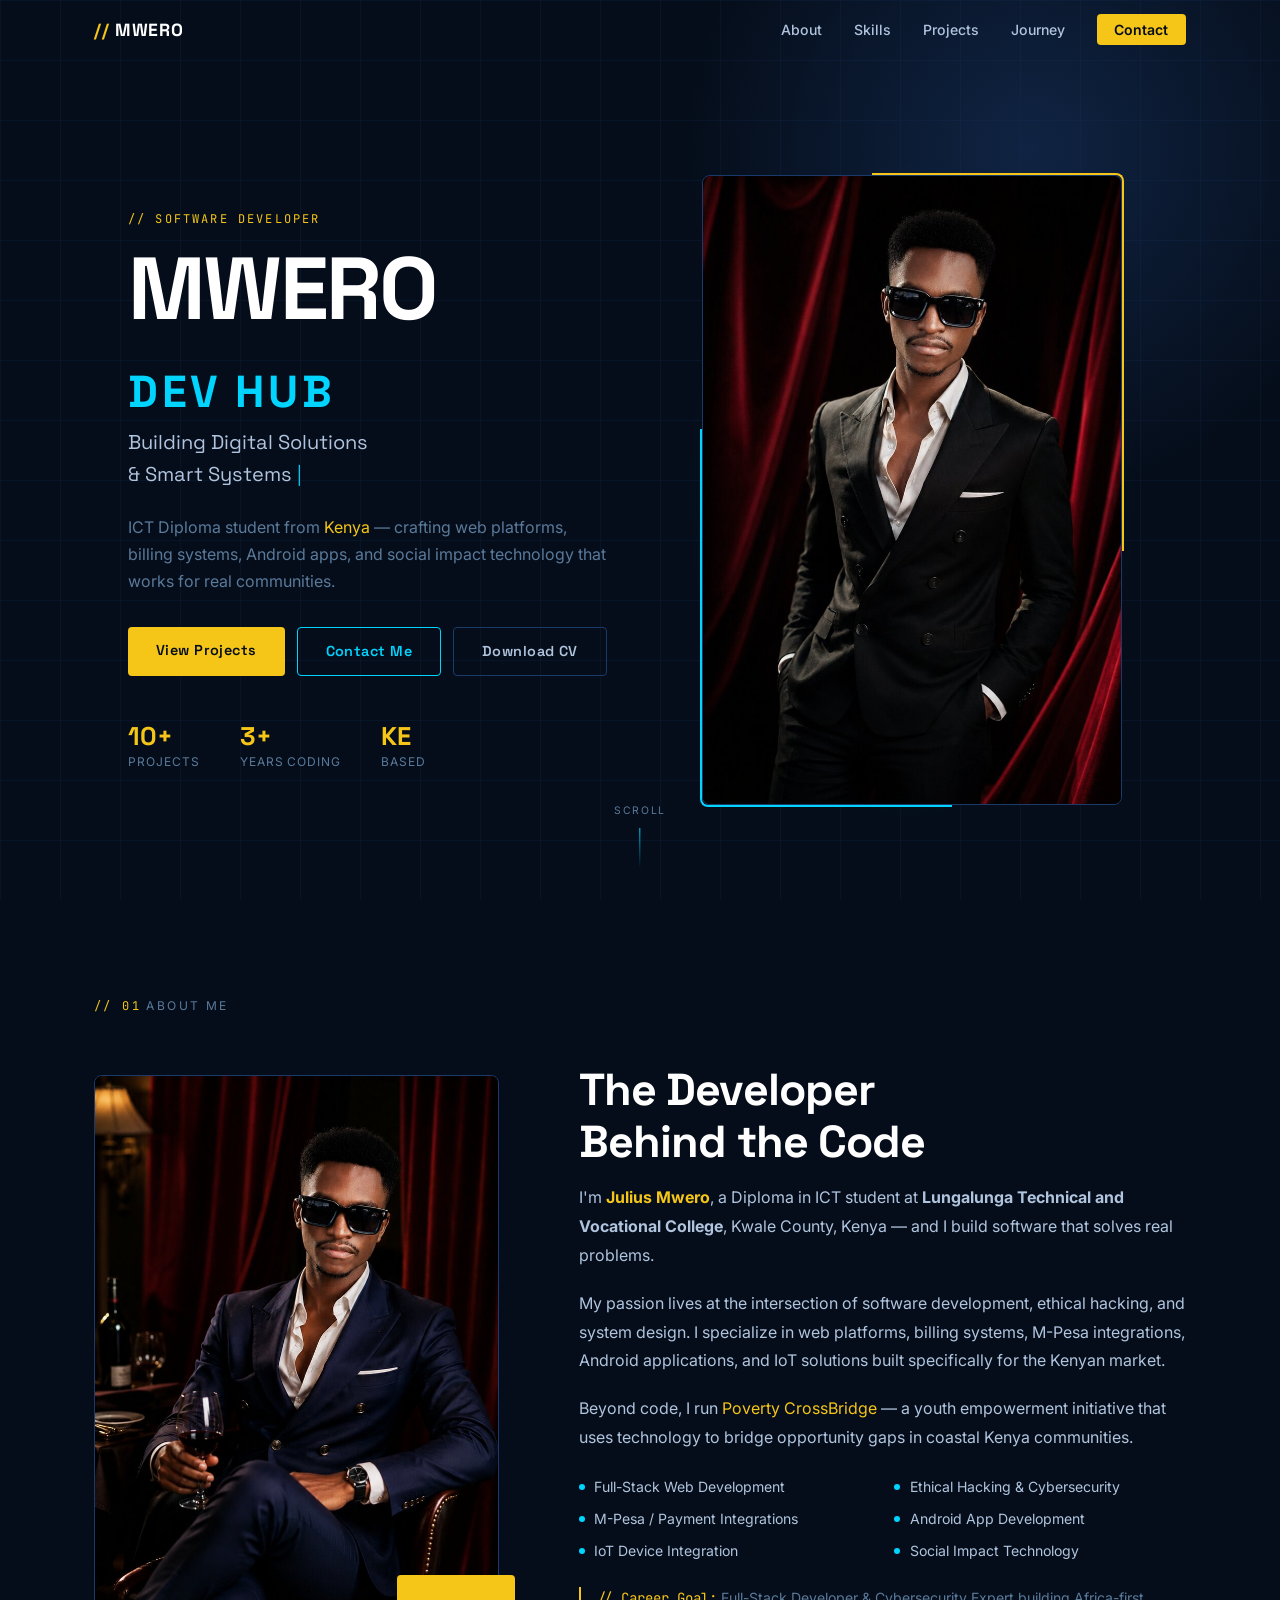
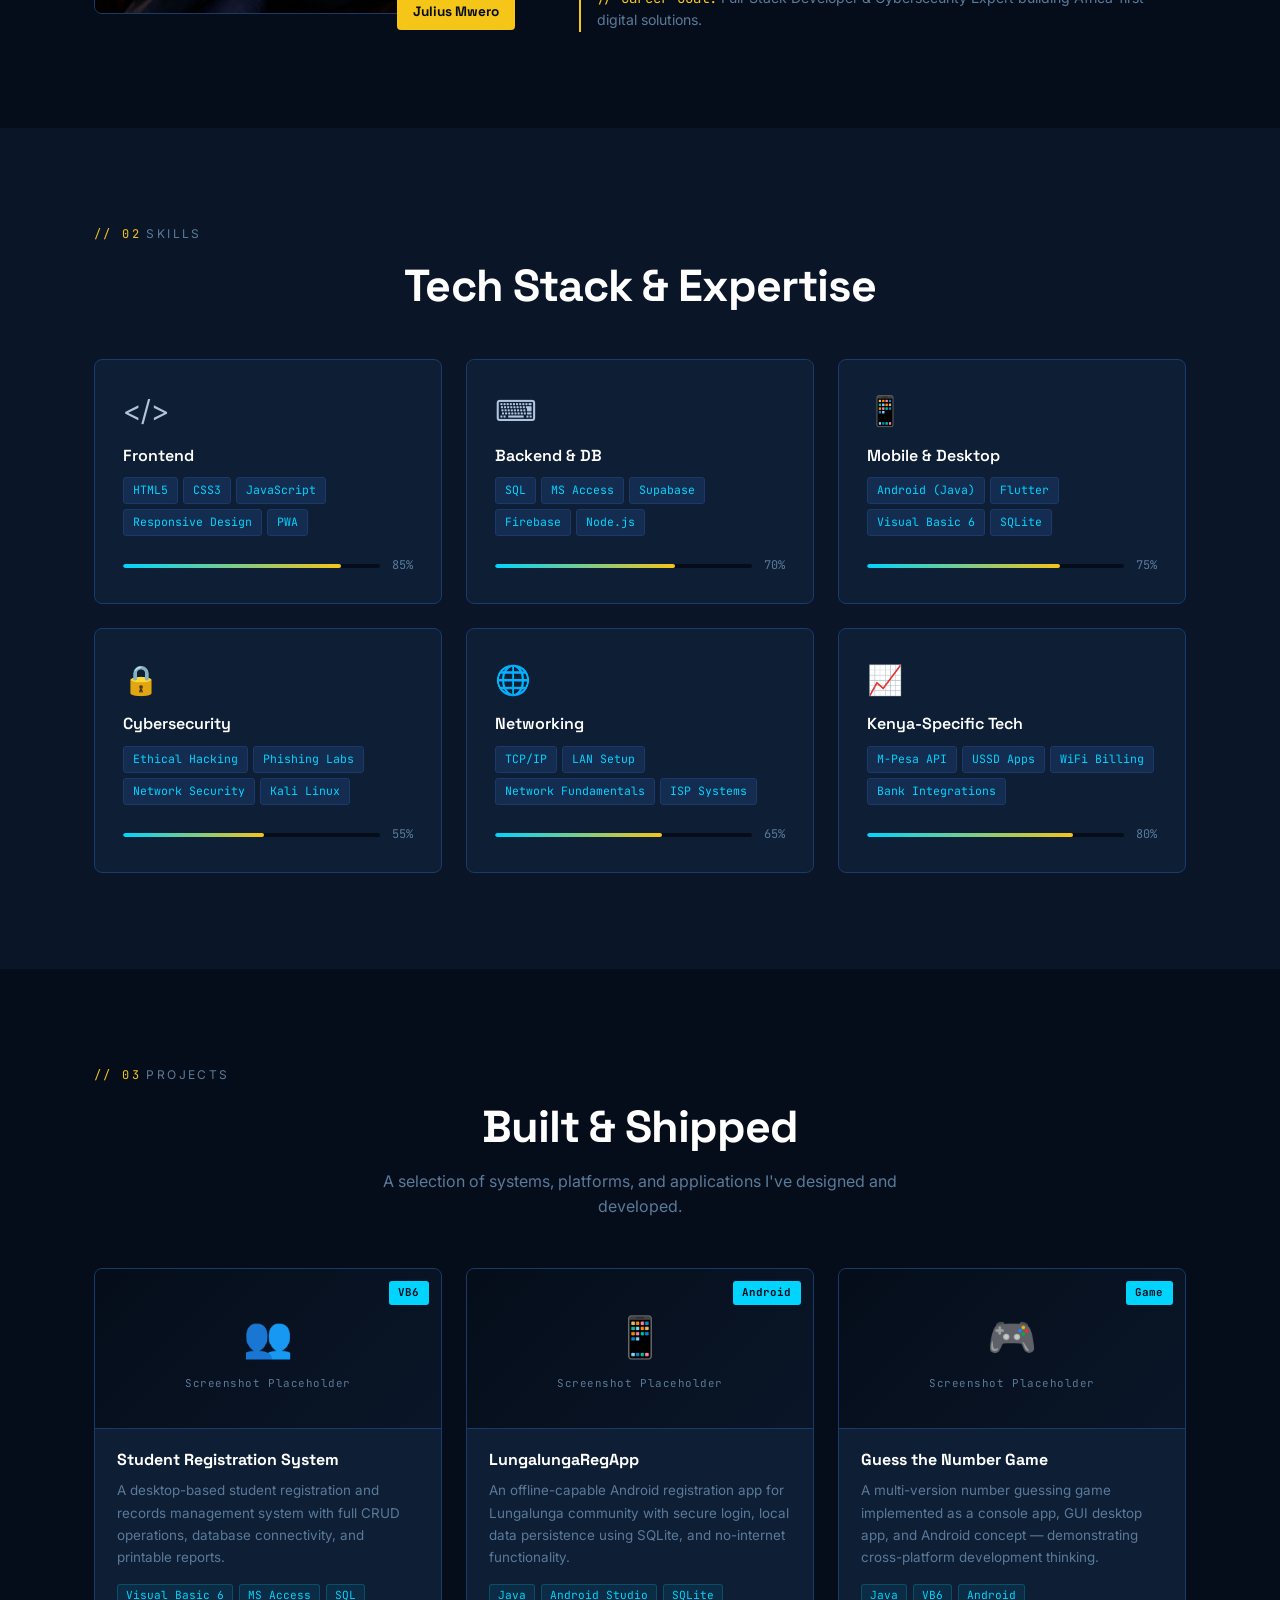
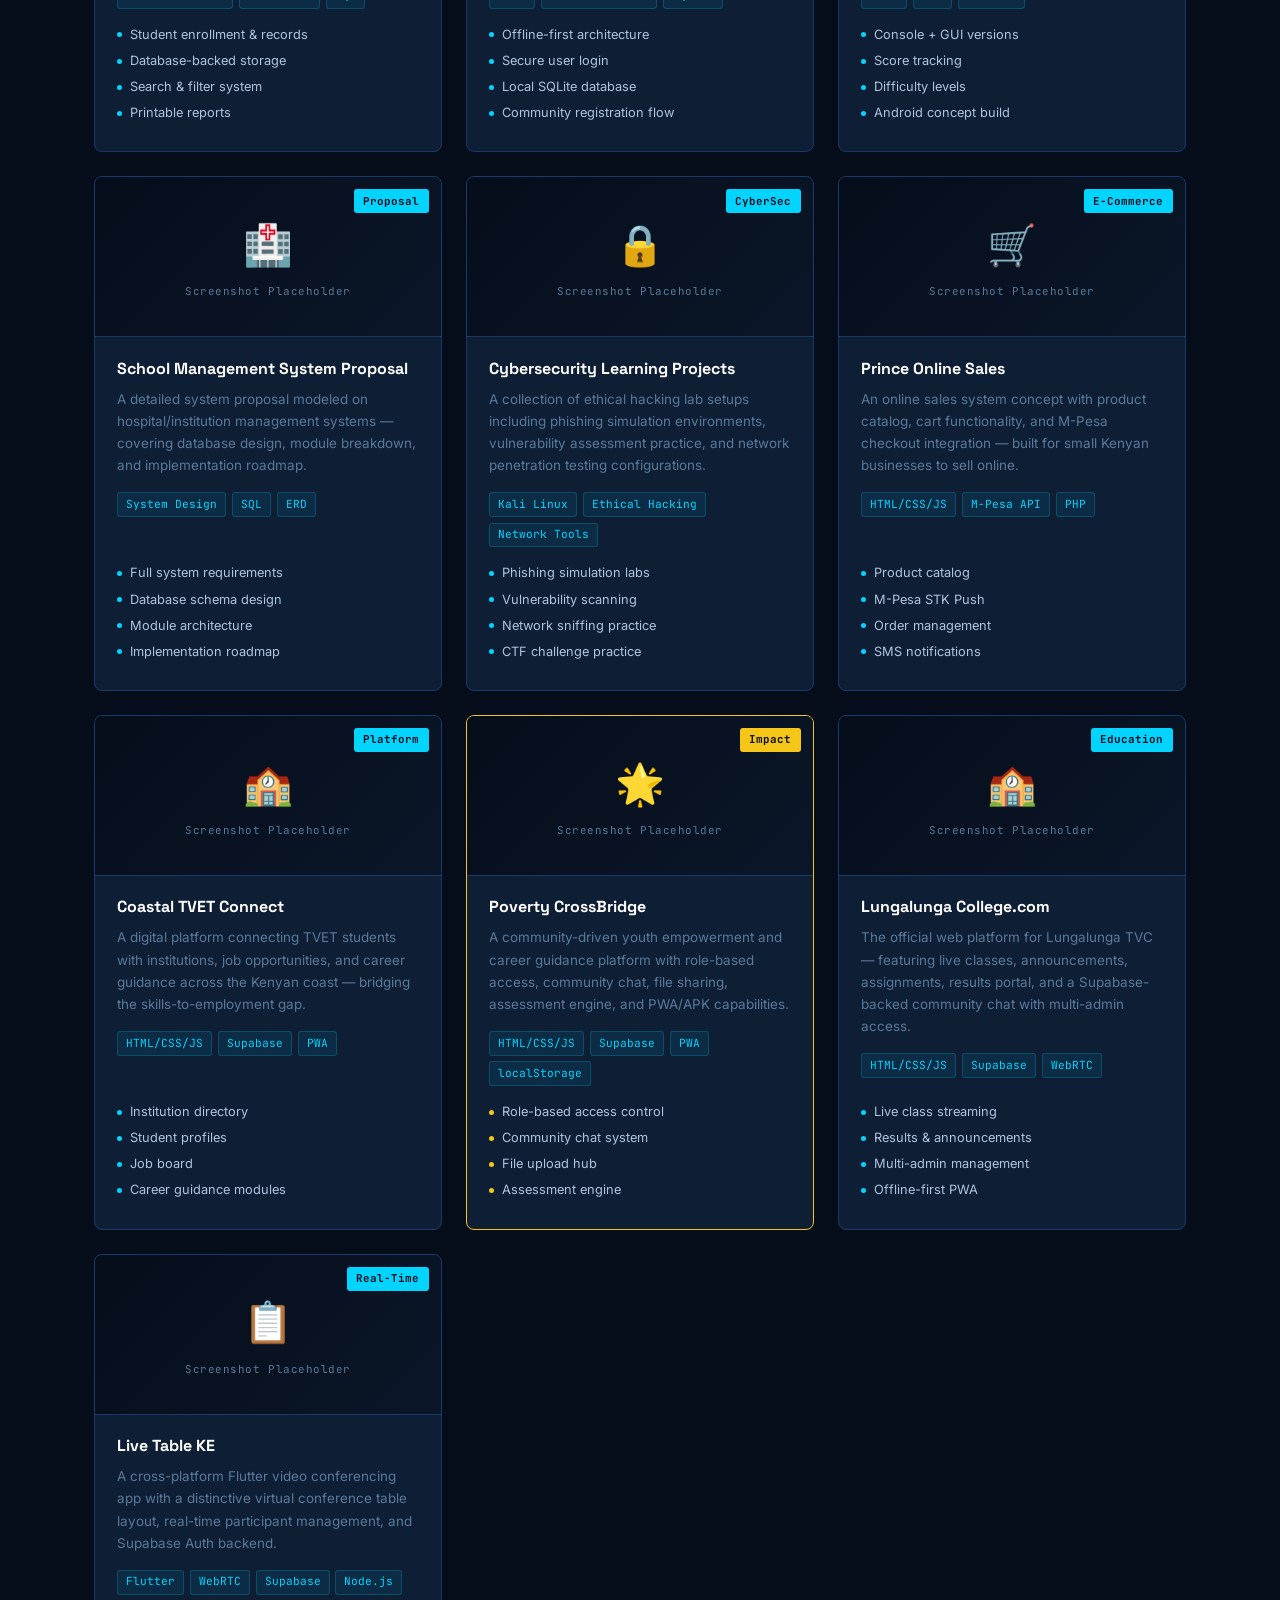
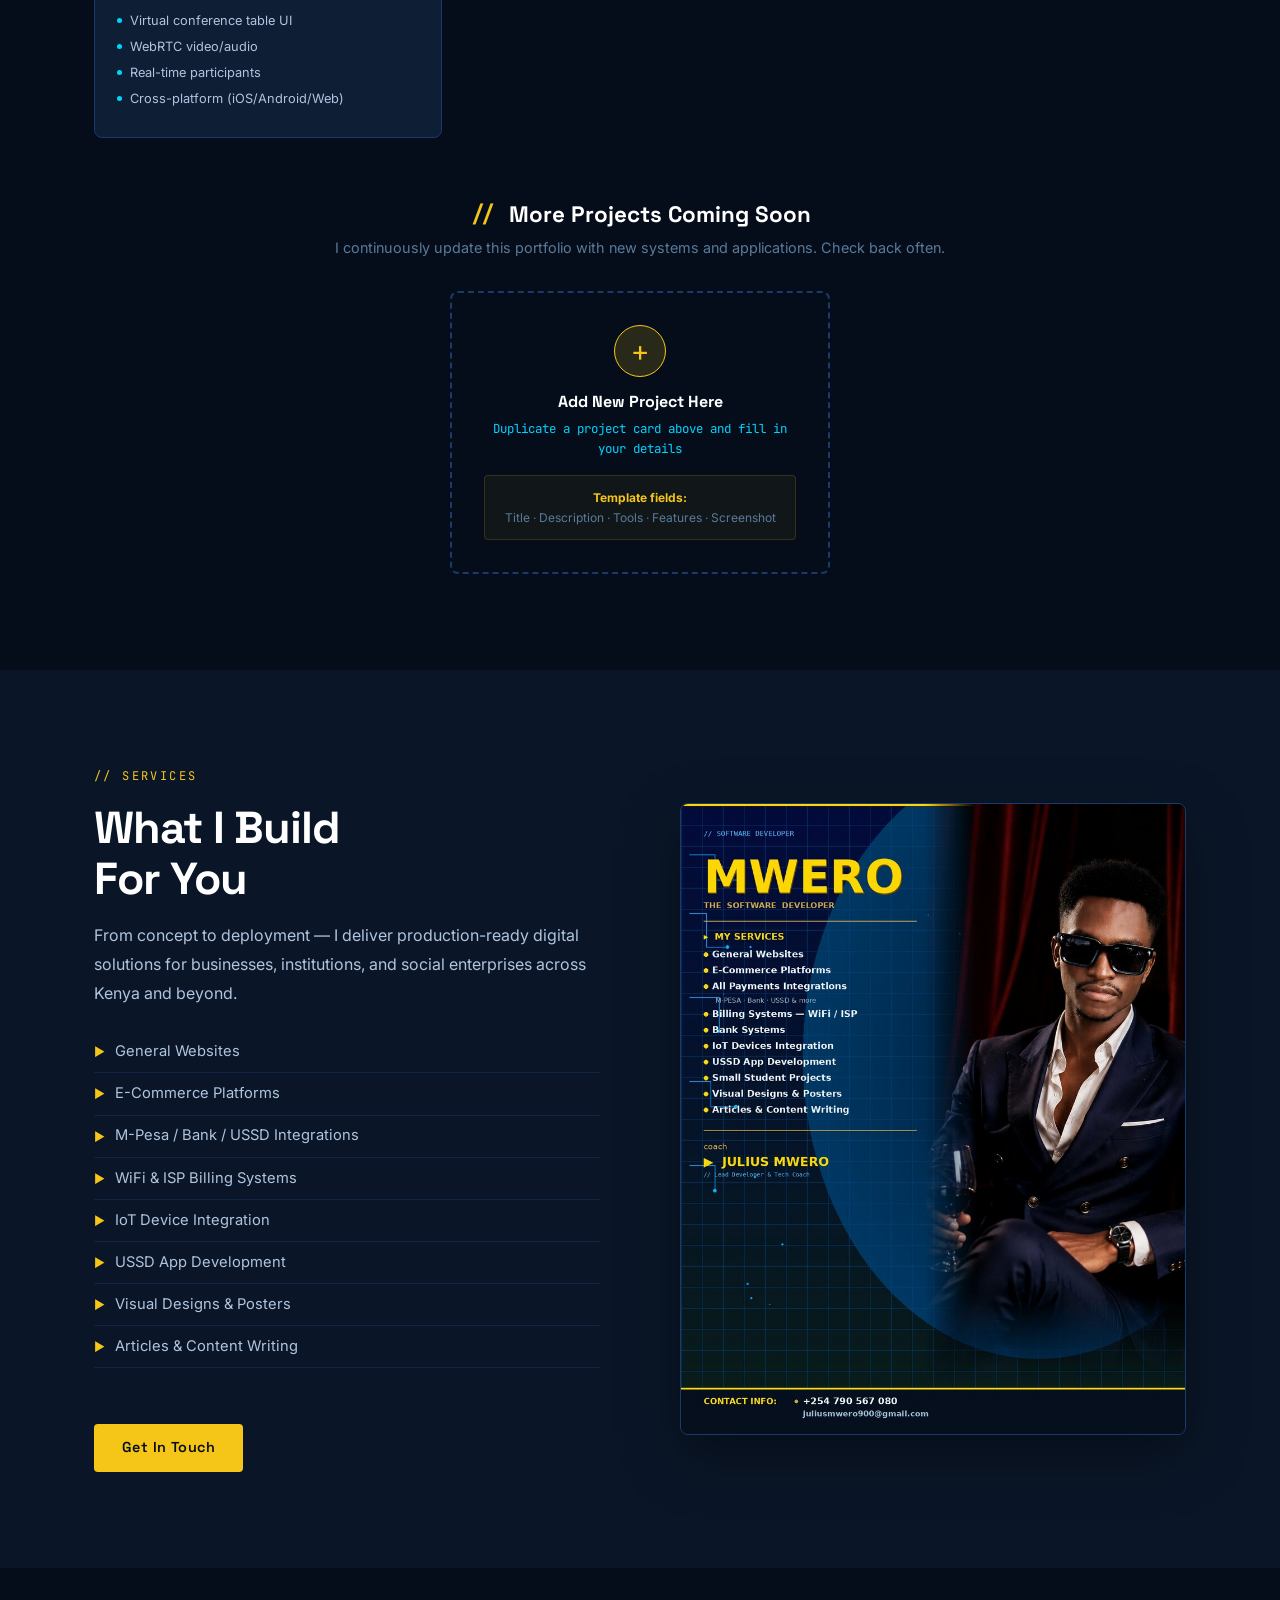
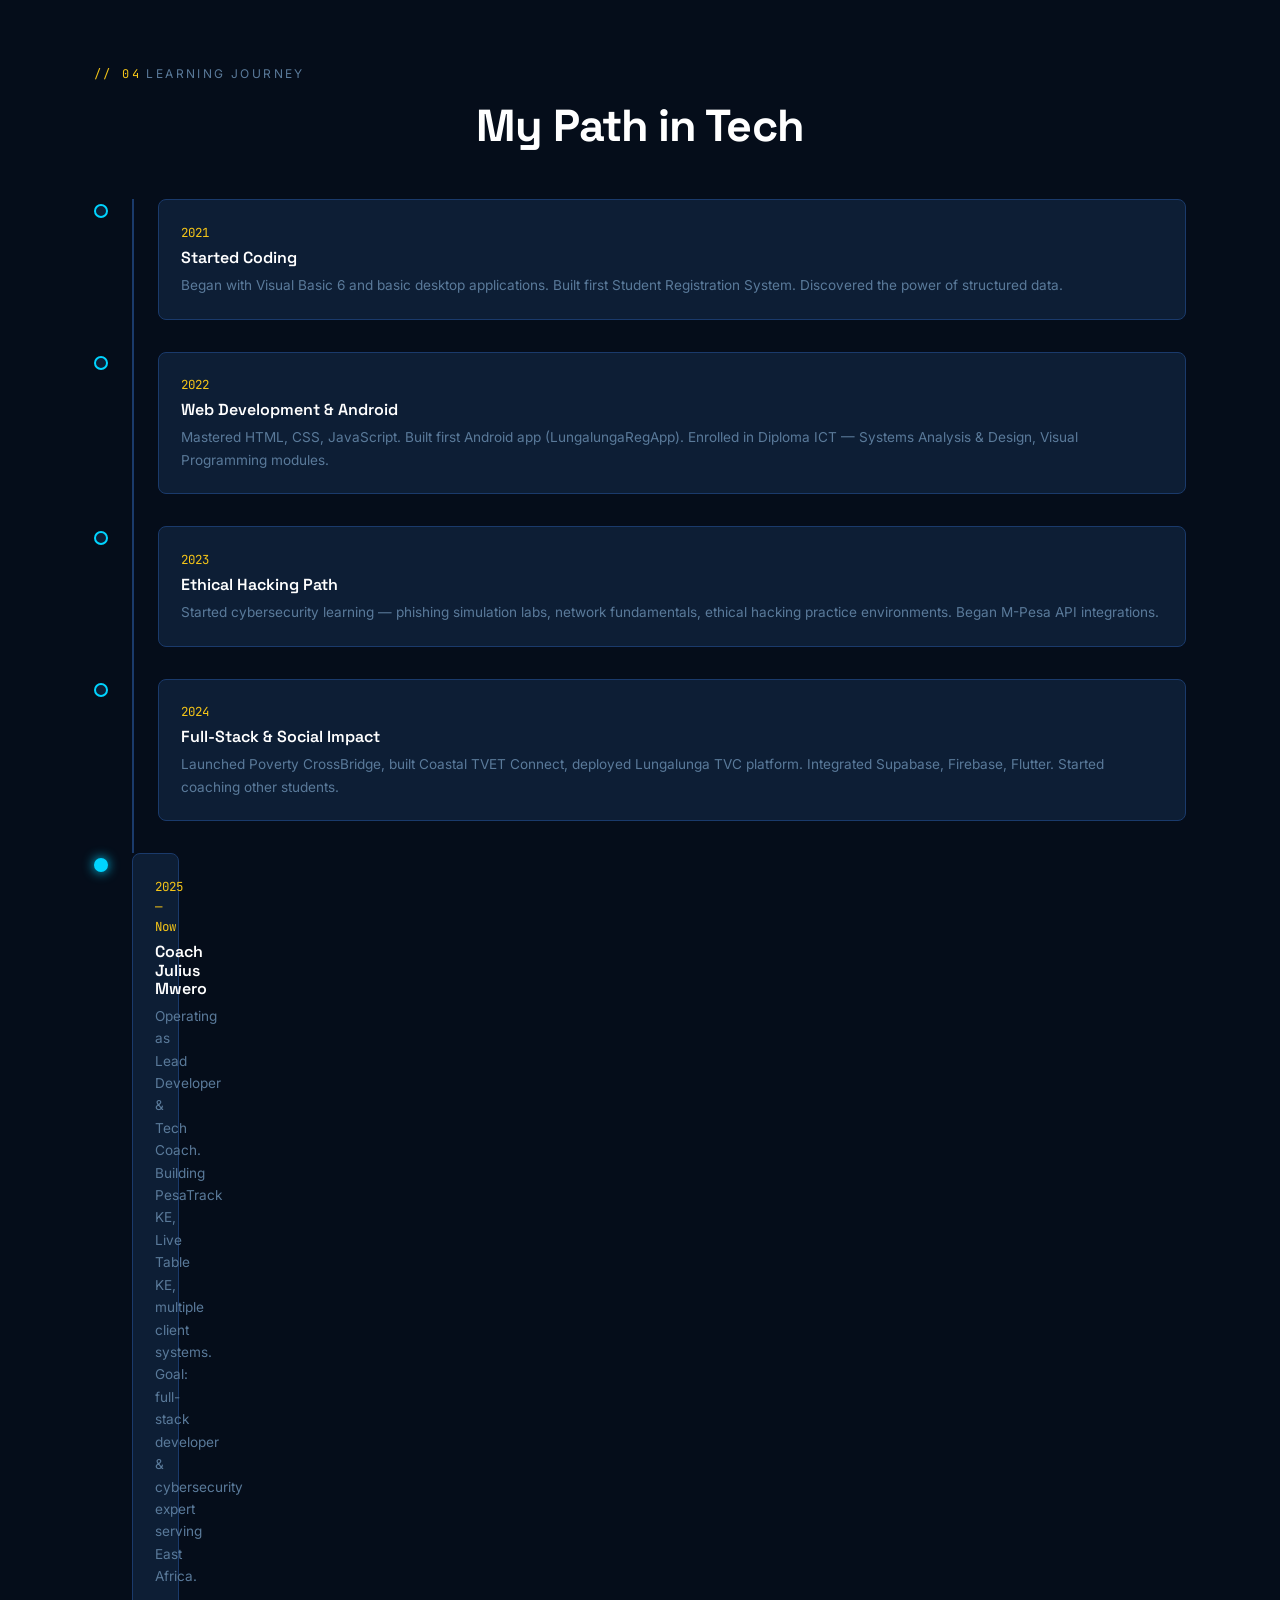
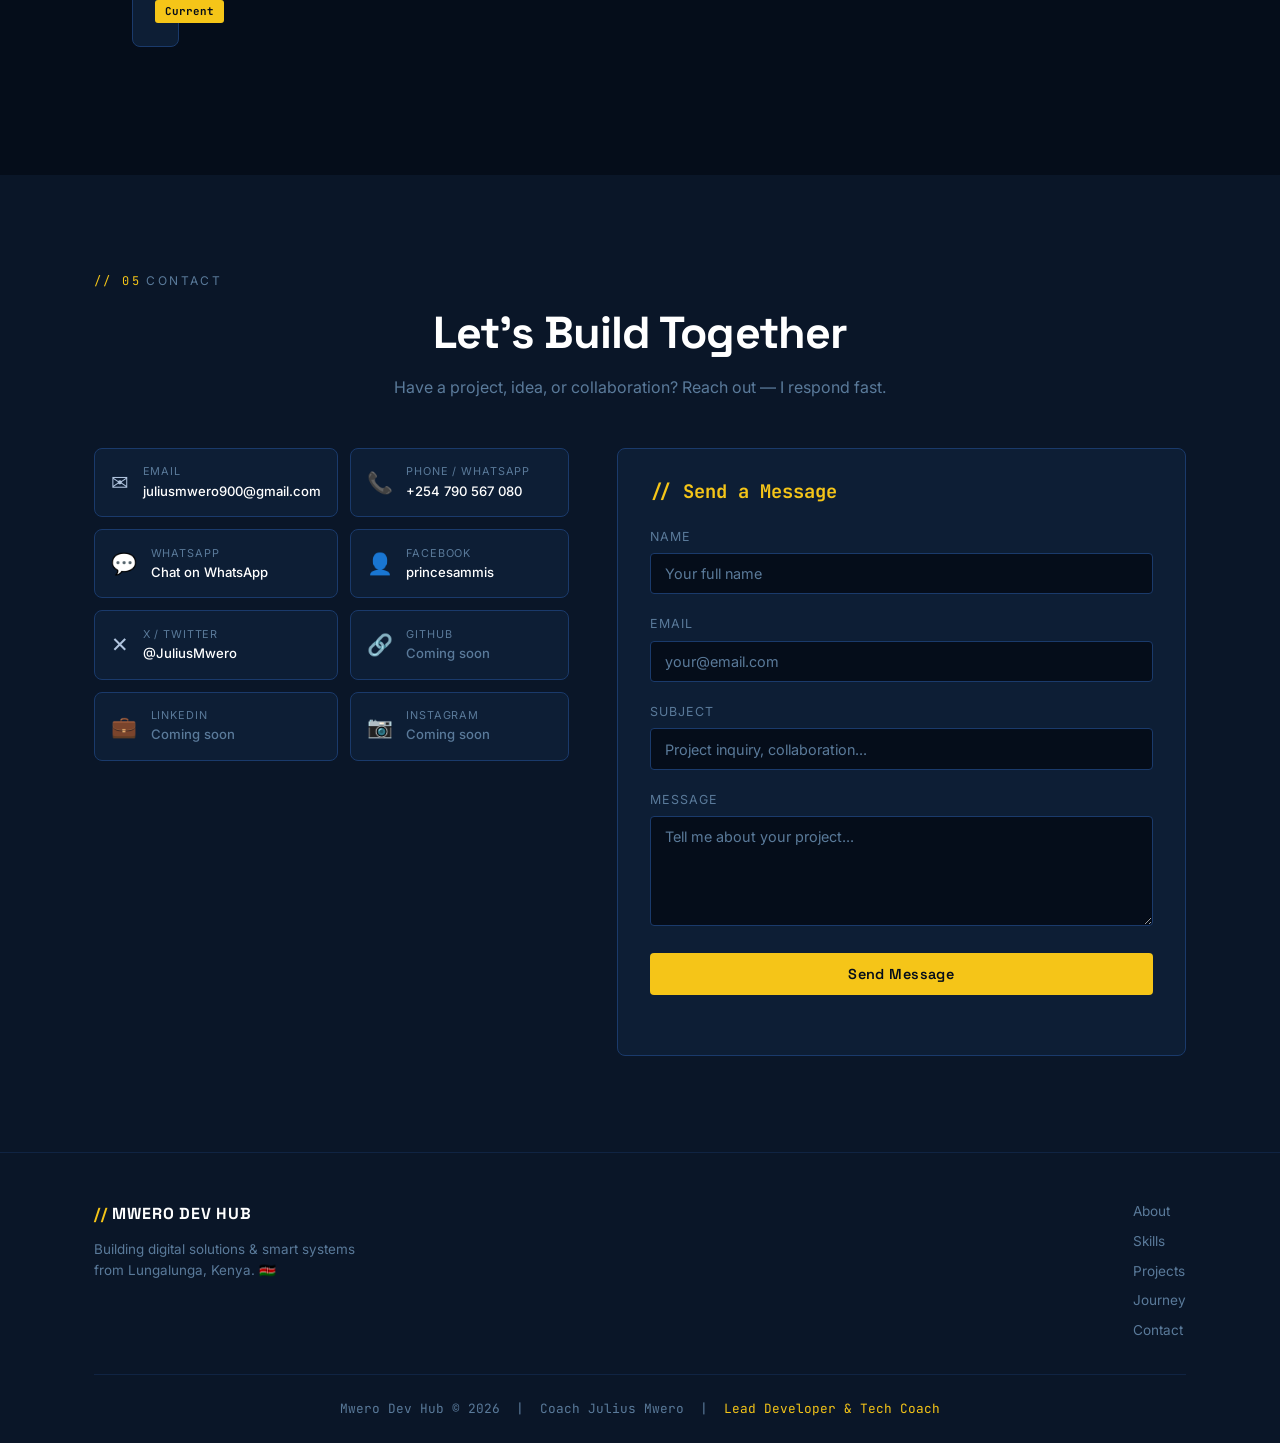
==== index.html @ 35bceabe "Rename index-2.html to index.html" ====
<!DOCTYPE html>
<html lang="en">
<head>
  <meta charset="UTF-8">
  <meta name="viewport" content="width=device-width, initial-scale=1.0">
  <title>Mwero Dev Hub | Julius Mwero</title>
  <link rel="preconnect" href="https://fonts.googleapis.com">
  <link href="https://fonts.googleapis.com/css2?family=Space+Grotesk:wght@300;400;500;600;700&family=Inter:wght@300;400;500;600&family=JetBrains+Mono:wght@400;500&display=swap" rel="stylesheet">
  <link rel="stylesheet" href="style.css">
</head>
<body>

<!-- NAV -->
<nav id="navbar">
  <div class="nav-inner">
    <a class="nav-logo" href="#hero"><span class="gold">//</span> MWERO</a>
    <button class="hamburger" id="hamburger" aria-label="Menu">
      <span></span><span></span><span></span>
    </button>
    <ul class="nav-links" id="nav-links">
      <li><a href="#about">About</a></li>
      <li><a href="#skills">Skills</a></li>
      <li><a href="#projects">Projects</a></li>
      <li><a href="#journey">Journey</a></li>
      <li><a href="#contact" class="nav-cta">Contact</a></li>
    </ul>
  </div>
</nav>

<!-- HERO -->
<section id="hero">
  <div class="hero-bg-grid"></div>
  <div class="hero-inner">
    <div class="hero-text">
      <p class="hero-eyebrow"><span class="mono gold">// SOFTWARE DEVELOPER</span></p>
      <h1 class="hero-name">MWERO<br><span class="hero-name-sub">DEV HUB</span></h1>
      <p class="hero-tagline">Building Digital Solutions<br>&amp; Smart Systems <span class="cursor">|</span></p>
      <p class="hero-intro">ICT Diploma student from <span class="gold">Kenya</span> — crafting web platforms, billing systems, Android apps, and social impact technology that works for real communities.</p>
      <div class="hero-buttons">
        <a href="#projects" class="btn btn-primary">View Projects</a>
        <a href="#contact" class="btn btn-outline">Contact Me</a>
        <a href="#" class="btn btn-ghost" download>Download CV</a>
      </div>
      <div class="hero-stats">
        <div class="stat"><span class="stat-num gold">10+</span><span class="stat-label">Projects</span></div>
        <div class="stat"><span class="stat-num gold">3+</span><span class="stat-label">Years Coding</span></div>
        <div class="stat"><span class="stat-num gold">KE</span><span class="stat-label">Based</span></div>
      </div>
    </div>
    <div class="hero-photo">
      <div class="photo-frame">
        <img src="[data-uri]" alt="Julius Mwero - Software Developer" class="hero-img">
        <div class="photo-glow"></div>
      </div>
    </div>
  </div>
  <div class="hero-scroll-hint"><span>scroll</span><div class="scroll-line"></div></div>
</section>

<!-- ABOUT -->
<section id="about" class="section">
  <div class="container">
    <div class="section-label"><span class="mono gold">// 01</span> ABOUT ME</div>
    <div class="about-grid">
      <div class="about-photo-col">
        <div class="about-photo-wrap">
          <img src="[data-uri]" alt="Julius Mwero" class="about-img">
          <div class="about-tag"><span class="gold">Coach</span><br>Julius Mwero</div>
        </div>
      </div>
      <div class="about-text-col">
        <h2 class="section-title">The Developer<br>Behind the Code</h2>
        <p class="about-body">I'm <strong class="gold">Julius Mwero</strong>, a Diploma in ICT student at <strong>Lungalunga Technical and Vocational College</strong>, Kwale County, Kenya — and I build software that solves real problems.</p>
        <p class="about-body">My passion lives at the intersection of software development, ethical hacking, and system design. I specialize in web platforms, billing systems, M-Pesa integrations, Android applications, and IoT solutions built specifically for the Kenyan market.</p>
        <p class="about-body">Beyond code, I run <span class="gold">Poverty CrossBridge</span> — a youth empowerment initiative that uses technology to bridge opportunity gaps in coastal Kenya communities.</p>
        <div class="about-highlights">
          <div class="highlight-item"><div class="h-dot"></div><span>Full-Stack Web Development</span></div>
          <div class="highlight-item"><div class="h-dot"></div><span>Ethical Hacking &amp; Cybersecurity</span></div>
          <div class="highlight-item"><div class="h-dot"></div><span>M-Pesa / Payment Integrations</span></div>
          <div class="highlight-item"><div class="h-dot"></div><span>Android App Development</span></div>
          <div class="highlight-item"><div class="h-dot"></div><span>IoT Device Integration</span></div>
          <div class="highlight-item"><div class="h-dot"></div><span>Social Impact Technology</span></div>
        </div>
        <p class="about-goal"><span class="mono gold">// Career Goal:</span> Full-Stack Developer &amp; Cybersecurity Expert building Africa-first digital solutions.</p>
      </div>
    </div>
  </div>
</section>

<!-- SKILLS -->
<section id="skills" class="section section-dark">
  <div class="container">
    <div class="section-label"><span class="mono gold">// 02</span> SKILLS</div>
    <h2 class="section-title center">Tech Stack &amp; Expertise</h2>
    <div class="skills-grid">
      <div class="skill-card">
        <div class="skill-icon">&#60;/&#62;</div>
        <h3>Frontend</h3>
        <div class="skill-tags">
          <span class="tag">HTML5</span>
          <span class="tag">CSS3</span>
          <span class="tag">JavaScript</span>
          <span class="tag">Responsive Design</span>
          <span class="tag">PWA</span>
        </div>
        <div class="skill-bar-wrap">
          <div class="skill-bar" data-width="85"><div class="skill-fill"></div></div>
          <span class="skill-pct">85%</span>
        </div>
      </div>
      <div class="skill-card">
        <div class="skill-icon">&#9000;</div>
        <h3>Backend &amp; DB</h3>
        <div class="skill-tags">
          <span class="tag">SQL</span>
          <span class="tag">MS Access</span>
          <span class="tag">Supabase</span>
          <span class="tag">Firebase</span>
          <span class="tag">Node.js</span>
        </div>
        <div class="skill-bar-wrap">
          <div class="skill-bar" data-width="70"><div class="skill-fill"></div></div>
          <span class="skill-pct">70%</span>
        </div>
      </div>
      <div class="skill-card">
        <div class="skill-icon">&#128241;</div>
        <h3>Mobile &amp; Desktop</h3>
        <div class="skill-tags">
          <span class="tag">Android (Java)</span>
          <span class="tag">Flutter</span>
          <span class="tag">Visual Basic 6</span>
          <span class="tag">SQLite</span>
        </div>
        <div class="skill-bar-wrap">
          <div class="skill-bar" data-width="75"><div class="skill-fill"></div></div>
          <span class="skill-pct">75%</span>
        </div>
      </div>
      <div class="skill-card">
        <div class="skill-icon">&#128274;</div>
        <h3>Cybersecurity</h3>
        <div class="skill-tags">
          <span class="tag">Ethical Hacking</span>
          <span class="tag">Phishing Labs</span>
          <span class="tag">Network Security</span>
          <span class="tag">Kali Linux</span>
        </div>
        <div class="skill-bar-wrap">
          <div class="skill-bar" data-width="55"><div class="skill-fill"></div></div>
          <span class="skill-pct">55%</span>
        </div>
      </div>
      <div class="skill-card">
        <div class="skill-icon">&#127760;</div>
        <h3>Networking</h3>
        <div class="skill-tags">
          <span class="tag">TCP/IP</span>
          <span class="tag">LAN Setup</span>
          <span class="tag">Network Fundamentals</span>
          <span class="tag">ISP Systems</span>
        </div>
        <div class="skill-bar-wrap">
          <div class="skill-bar" data-width="65"><div class="skill-fill"></div></div>
          <span class="skill-pct">65%</span>
        </div>
      </div>
      <div class="skill-card">
        <div class="skill-icon">&#128200;</div>
        <h3>Kenya-Specific Tech</h3>
        <div class="skill-tags">
          <span class="tag">M-Pesa API</span>
          <span class="tag">USSD Apps</span>
          <span class="tag">WiFi Billing</span>
          <span class="tag">Bank Integrations</span>
        </div>
        <div class="skill-bar-wrap">
          <div class="skill-bar" data-width="80"><div class="skill-fill"></div></div>
          <span class="skill-pct">80%</span>
        </div>
      </div>
    </div>
  </div>
</section>

<!-- PROJECTS -->
<section id="projects" class="section">
  <div class="container">
    <div class="section-label"><span class="mono gold">// 03</span> PROJECTS</div>
    <h2 class="section-title center">Built &amp; Shipped</h2>
    <p class="section-sub center">A selection of systems, platforms, and applications I've designed and developed.</p>

    <div class="projects-grid">

      <div class="project-card">
        <div class="project-thumb">
          <div class="thumb-placeholder">
            <span class="thumb-icon">&#128101;</span>
            <span class="thumb-label">Screenshot Placeholder</span>
          </div>
          <div class="project-badge">VB6</div>
        </div>
        <div class="project-body">
          <h3 class="project-title">Student Registration System</h3>
          <p class="project-desc">A desktop-based student registration and records management system with full CRUD operations, database connectivity, and printable reports.</p>
          <div class="project-tools">
            <span class="tool-tag">Visual Basic 6</span>
            <span class="tool-tag">MS Access</span>
            <span class="tool-tag">SQL</span>
          </div>
          <div class="project-features">
            <div class="feat"><span class="feat-dot"></span>Student enrollment &amp; records</div>
            <div class="feat"><span class="feat-dot"></span>Database-backed storage</div>
            <div class="feat"><span class="feat-dot"></span>Search &amp; filter system</div>
            <div class="feat"><span class="feat-dot"></span>Printable reports</div>
          </div>
        </div>
      </div>

      <div class="project-card">
        <div class="project-thumb">
          <div class="thumb-placeholder">
            <span class="thumb-icon">&#128241;</span>
            <span class="thumb-label">Screenshot Placeholder</span>
          </div>
          <div class="project-badge">Android</div>
        </div>
        <div class="project-body">
          <h3 class="project-title">LungalungaRegApp</h3>
          <p class="project-desc">An offline-capable Android registration app for Lungalunga community with secure login, local data persistence using SQLite, and no-internet functionality.</p>
          <div class="project-tools">
            <span class="tool-tag">Java</span>
            <span class="tool-tag">Android Studio</span>
            <span class="tool-tag">SQLite</span>
          </div>
          <div class="project-features">
            <div class="feat"><span class="feat-dot"></span>Offline-first architecture</div>
            <div class="feat"><span class="feat-dot"></span>Secure user login</div>
            <div class="feat"><span class="feat-dot"></span>Local SQLite database</div>
            <div class="feat"><span class="feat-dot"></span>Community registration flow</div>
          </div>
        </div>
      </div>

      <div class="project-card">
        <div class="project-thumb">
          <div class="thumb-placeholder">
            <span class="thumb-icon">&#127918;</span>
            <span class="thumb-label">Screenshot Placeholder</span>
          </div>
          <div class="project-badge">Game</div>
        </div>
        <div class="project-body">
          <h3 class="project-title">Guess the Number Game</h3>
          <p class="project-desc">A multi-version number guessing game implemented as a console app, GUI desktop app, and Android concept — demonstrating cross-platform development thinking.</p>
          <div class="project-tools">
            <span class="tool-tag">Java</span>
            <span class="tool-tag">VB6</span>
            <span class="tool-tag">Android</span>
          </div>
          <div class="project-features">
            <div class="feat"><span class="feat-dot"></span>Console + GUI versions</div>
            <div class="feat"><span class="feat-dot"></span>Score tracking</div>
            <div class="feat"><span class="feat-dot"></span>Difficulty levels</div>
            <div class="feat"><span class="feat-dot"></span>Android concept build</div>
          </div>
        </div>
      </div>

      <div class="project-card">
        <div class="project-thumb">
          <div class="thumb-placeholder">
            <span class="thumb-icon">&#127973;</span>
            <span class="thumb-label">Screenshot Placeholder</span>
          </div>
          <div class="project-badge">Proposal</div>
        </div>
        <div class="project-body">
          <h3 class="project-title">School Management System Proposal</h3>
          <p class="project-desc">A detailed system proposal modeled on hospital/institution management systems — covering database design, module breakdown, and implementation roadmap.</p>
          <div class="project-tools">
            <span class="tool-tag">System Design</span>
            <span class="tool-tag">SQL</span>
            <span class="tool-tag">ERD</span>
          </div>
          <div class="project-features">
            <div class="feat"><span class="feat-dot"></span>Full system requirements</div>
            <div class="feat"><span class="feat-dot"></span>Database schema design</div>
            <div class="feat"><span class="feat-dot"></span>Module architecture</div>
            <div class="feat"><span class="feat-dot"></span>Implementation roadmap</div>
          </div>
        </div>
      </div>

      <div class="project-card">
        <div class="project-thumb">
          <div class="thumb-placeholder">
            <span class="thumb-icon">&#128274;</span>
            <span class="thumb-label">Screenshot Placeholder</span>
          </div>
          <div class="project-badge">CyberSec</div>
        </div>
        <div class="project-body">
          <h3 class="project-title">Cybersecurity Learning Projects</h3>
          <p class="project-desc">A collection of ethical hacking lab setups including phishing simulation environments, vulnerability assessment practice, and network penetration testing configurations.</p>
          <div class="project-tools">
            <span class="tool-tag">Kali Linux</span>
            <span class="tool-tag">Ethical Hacking</span>
            <span class="tool-tag">Network Tools</span>
          </div>
          <div class="project-features">
            <div class="feat"><span class="feat-dot"></span>Phishing simulation labs</div>
            <div class="feat"><span class="feat-dot"></span>Vulnerability scanning</div>
            <div class="feat"><span class="feat-dot"></span>Network sniffing practice</div>
            <div class="feat"><span class="feat-dot"></span>CTF challenge practice</div>
          </div>
        </div>
      </div>

      <div class="project-card">
        <div class="project-thumb">
          <div class="thumb-placeholder">
            <span class="thumb-icon">&#128722;</span>
            <span class="thumb-label">Screenshot Placeholder</span>
          </div>
          <div class="project-badge">E-Commerce</div>
        </div>
        <div class="project-body">
          <h3 class="project-title">Prince Online Sales</h3>
          <p class="project-desc">An online sales system concept with product catalog, cart functionality, and M-Pesa checkout integration — built for small Kenyan businesses to sell online.</p>
          <div class="project-tools">
            <span class="tool-tag">HTML/CSS/JS</span>
            <span class="tool-tag">M-Pesa API</span>
            <span class="tool-tag">PHP</span>
          </div>
          <div class="project-features">
            <div class="feat"><span class="feat-dot"></span>Product catalog</div>
            <div class="feat"><span class="feat-dot"></span>M-Pesa STK Push</div>
            <div class="feat"><span class="feat-dot"></span>Order management</div>
            <div class="feat"><span class="feat-dot"></span>SMS notifications</div>
          </div>
        </div>
      </div>

      <div class="project-card">
        <div class="project-thumb">
          <div class="thumb-placeholder">
            <span class="thumb-icon">&#127979;</span>
            <span class="thumb-label">Screenshot Placeholder</span>
          </div>
          <div class="project-badge">Platform</div>
        </div>
        <div class="project-body">
          <h3 class="project-title">Coastal TVET Connect</h3>
          <p class="project-desc">A digital platform connecting TVET students with institutions, job opportunities, and career guidance across the Kenyan coast — bridging the skills-to-employment gap.</p>
          <div class="project-tools">
            <span class="tool-tag">HTML/CSS/JS</span>
            <span class="tool-tag">Supabase</span>
            <span class="tool-tag">PWA</span>
          </div>
          <div class="project-features">
            <div class="feat"><span class="feat-dot"></span>Institution directory</div>
            <div class="feat"><span class="feat-dot"></span>Student profiles</div>
            <div class="feat"><span class="feat-dot"></span>Job board</div>
            <div class="feat"><span class="feat-dot"></span>Career guidance modules</div>
          </div>
        </div>
      </div>

      <div class="project-card featured-card">
        <div class="project-thumb">
          <div class="thumb-placeholder">
            <span class="thumb-icon">&#127775;</span>
            <span class="thumb-label">Screenshot Placeholder</span>
          </div>
          <div class="project-badge gold-badge">Impact</div>
        </div>
        <div class="project-body">
          <h3 class="project-title">Poverty CrossBridge</h3>
          <p class="project-desc">A community-driven youth empowerment and career guidance platform with role-based access, community chat, file sharing, assessment engine, and PWA/APK capabilities.</p>
          <div class="project-tools">
            <span class="tool-tag">HTML/CSS/JS</span>
            <span class="tool-tag">Supabase</span>
            <span class="tool-tag">PWA</span>
            <span class="tool-tag">localStorage</span>
          </div>
          <div class="project-features">
            <div class="feat"><span class="feat-dot gold-dot"></span>Role-based access control</div>
            <div class="feat"><span class="feat-dot gold-dot"></span>Community chat system</div>
            <div class="feat"><span class="feat-dot gold-dot"></span>File upload hub</div>
            <div class="feat"><span class="feat-dot gold-dot"></span>Assessment engine</div>
          </div>
        </div>
      </div>

      <div class="project-card">
        <div class="project-thumb">
          <div class="thumb-placeholder">
            <span class="thumb-icon">&#127979;</span>
            <span class="thumb-label">Screenshot Placeholder</span>
          </div>
          <div class="project-badge">Education</div>
        </div>
        <div class="project-body">
          <h3 class="project-title">Lungalunga College.com</h3>
          <p class="project-desc">The official web platform for Lungalunga TVC — featuring live classes, announcements, assignments, results portal, and a Supabase-backed community chat with multi-admin access.</p>
          <div class="project-tools">
            <span class="tool-tag">HTML/CSS/JS</span>
            <span class="tool-tag">Supabase</span>
            <span class="tool-tag">WebRTC</span>
          </div>
          <div class="project-features">
            <div class="feat"><span class="feat-dot"></span>Live class streaming</div>
            <div class="feat"><span class="feat-dot"></span>Results &amp; announcements</div>
            <div class="feat"><span class="feat-dot"></span>Multi-admin management</div>
            <div class="feat"><span class="feat-dot"></span>Offline-first PWA</div>
          </div>
        </div>
      </div>

      <div class="project-card">
        <div class="project-thumb">
          <div class="thumb-placeholder">
            <span class="thumb-icon">&#128203;</span>
            <span class="thumb-label">Screenshot Placeholder</span>
          </div>
          <div class="project-badge">Real-Time</div>
        </div>
        <div class="project-body">
          <h3 class="project-title">Live Table KE</h3>
          <p class="project-desc">A cross-platform Flutter video conferencing app with a distinctive virtual conference table layout, real-time participant management, and Supabase Auth backend.</p>
          <div class="project-tools">
            <span class="tool-tag">Flutter</span>
            <span class="tool-tag">WebRTC</span>
            <span class="tool-tag">Supabase</span>
            <span class="tool-tag">Node.js</span>
          </div>
          <div class="project-features">
            <div class="feat"><span class="feat-dot"></span>Virtual conference table UI</div>
            <div class="feat"><span class="feat-dot"></span>WebRTC video/audio</div>
            <div class="feat"><span class="feat-dot"></span>Real-time participants</div>
            <div class="feat"><span class="feat-dot"></span>Cross-platform (iOS/Android/Web)</div>
          </div>
        </div>
      </div>

    </div>

    <!-- MORE PROJECTS -->
    <div class="more-projects" id="more-projects">
      <div class="more-header">
        <h3><span class="mono gold">// </span>More Projects Coming Soon</h3>
        <p>I continuously update this portfolio with new systems and applications. Check back often.</p>
      </div>
      <div class="add-project-card">
        <div class="add-icon">+</div>
        <h4>Add New Project Here</h4>
        <p class="mono" style="font-size:0.78rem;color:var(--cyan);margin-top:8px;">Duplicate a project card above and fill in your details</p>
        <div class="add-template">
          <p style="font-size:0.75rem;color:var(--text-muted);line-height:1.6;">
            <strong class="gold">Template fields:</strong><br>
            Title · Description · Tools · Features · Screenshot
          </p>
        </div>
      </div>
    </div>
  </div>
</section>

<!-- FLYER / BRAND SECTION -->
<section id="brand" class="section section-dark">
  <div class="container">
    <div class="brand-grid">
      <div class="brand-text">
        <div class="section-label"><span class="mono gold">// SERVICES</span></div>
        <h2 class="section-title">What I Build<br>For You</h2>
        <p class="about-body">From concept to deployment — I deliver production-ready digital solutions for businesses, institutions, and social enterprises across Kenya and beyond.</p>
        <div class="services-list">
          <div class="service-item"><span class="s-arrow gold">&#9658;</span> General Websites</div>
          <div class="service-item"><span class="s-arrow gold">&#9658;</span> E-Commerce Platforms</div>
          <div class="service-item"><span class="s-arrow gold">&#9658;</span> M-Pesa / Bank / USSD Integrations</div>
          <div class="service-item"><span class="s-arrow gold">&#9658;</span> WiFi &amp; ISP Billing Systems</div>
          <div class="service-item"><span class="s-arrow gold">&#9658;</span> IoT Device Integration</div>
          <div class="service-item"><span class="s-arrow gold">&#9658;</span> USSD App Development</div>
          <div class="service-item"><span class="s-arrow gold">&#9658;</span> Visual Designs &amp; Posters</div>
          <div class="service-item"><span class="s-arrow gold">&#9658;</span> Articles &amp; Content Writing</div>
        </div>
        <a href="#contact" class="btn btn-primary" style="margin-top:2rem;display:inline-block;">Get In Touch</a>
      </div>
      <div class="brand-flyer">
        <img src="[data-uri]" alt="Mwero Dev Hub Services Flyer" class="flyer-img">
      </div>
    </div>
  </div>
</section>

<!-- LEARNING JOURNEY -->
<section id="journey" class="section">
  <div class="container">
    <div class="section-label"><span class="mono gold">// 04</span> LEARNING JOURNEY</div>
    <h2 class="section-title center">My Path in Tech</h2>
    <div class="timeline">
      <div class="timeline-item">
        <div class="tl-dot"></div>
        <div class="tl-line"></div>
        <div class="tl-card">
          <div class="tl-year gold">2021</div>
          <h4>Started Coding</h4>
          <p>Began with Visual Basic 6 and basic desktop applications. Built first Student Registration System. Discovered the power of structured data.</p>
        </div>
      </div>
      <div class="timeline-item">
        <div class="tl-dot"></div>
        <div class="tl-line"></div>
        <div class="tl-card">
          <div class="tl-year gold">2022</div>
          <h4>Web Development &amp; Android</h4>
          <p>Mastered HTML, CSS, JavaScript. Built first Android app (LungalungaRegApp). Enrolled in Diploma ICT — Systems Analysis &amp; Design, Visual Programming modules.</p>
        </div>
      </div>
      <div class="timeline-item">
        <div class="tl-dot"></div>
        <div class="tl-line"></div>
        <div class="tl-card">
          <div class="tl-year gold">2023</div>
          <h4>Ethical Hacking Path</h4>
          <p>Started cybersecurity learning — phishing simulation labs, network fundamentals, ethical hacking practice environments. Began M-Pesa API integrations.</p>
        </div>
      </div>
      <div class="timeline-item">
        <div class="tl-dot"></div>
        <div class="tl-line"></div>
        <div class="tl-card">
          <div class="tl-year gold">2024</div>
          <h4>Full-Stack &amp; Social Impact</h4>
          <p>Launched Poverty CrossBridge, built Coastal TVET Connect, deployed Lungalunga TVC platform. Integrated Supabase, Firebase, Flutter. Started coaching other students.</p>
        </div>
      </div>
      <div class="timeline-item">
        <div class="tl-dot active-dot"></div>
        <div class="tl-card">
          <div class="tl-year gold">2025 — Now</div>
          <h4>Coach Julius Mwero</h4>
          <p>Operating as Lead Developer &amp; Tech Coach. Building PesaTrack KE, Live Table KE, multiple client systems. Goal: full-stack developer &amp; cybersecurity expert serving East Africa.</p>
          <span class="tl-badge">Current</span>
        </div>
      </div>
    </div>
  </div>
</section>

<!-- CONTACT -->
<section id="contact" class="section section-dark">
  <div class="container">
    <div class="section-label"><span class="mono gold">// 05</span> CONTACT</div>
    <h2 class="section-title center">Let's Build Together</h2>
    <p class="section-sub center">Have a project, idea, or collaboration? Reach out — I respond fast.</p>
    <div class="contact-grid">
      <div class="contact-info">
        <a href="mailto:juliusmwero900@gmail.com" class="contact-card">
          <div class="cc-icon">&#9993;</div>
          <div>
            <div class="cc-label">Email</div>
            <div class="cc-value">juliusmwero900@gmail.com</div>
          </div>
        </a>
        <a href="tel:+254790567080" class="contact-card">
          <div class="cc-icon">&#128222;</div>
          <div>
            <div class="cc-label">Phone / WhatsApp</div>
            <div class="cc-value">+254 790 567 080</div>
          </div>
        </a>
        <a href="https://wa.me/254790567080" target="_blank" class="contact-card">
          <div class="cc-icon">&#128172;</div>
          <div>
            <div class="cc-label">WhatsApp</div>
            <div class="cc-value">Chat on WhatsApp</div>
          </div>
        </a>
        <a href="https://www.facebook.com/princesammis" target="_blank" class="contact-card">
          <div class="cc-icon">&#128100;</div>
          <div>
            <div class="cc-label">Facebook</div>
            <div class="cc-value">princesammis</div>
          </div>
        </a>
        <a href="https://x.com/wFKpIG6HtJ58611" target="_blank" class="contact-card">
          <div class="cc-icon">&#10005;</div>
          <div>
            <div class="cc-label">X / Twitter</div>
            <div class="cc-value">@JuliusMwero</div>
          </div>
        </a>
        <div class="contact-card placeholder-card">
          <div class="cc-icon">&#128279;</div>
          <div>
            <div class="cc-label">GitHub</div>
            <div class="cc-value" style="color:var(--text-muted);">Coming soon</div>
          </div>
        </div>
        <div class="contact-card placeholder-card">
          <div class="cc-icon">&#128188;</div>
          <div>
            <div class="cc-label">LinkedIn</div>
            <div class="cc-value" style="color:var(--text-muted);">Coming soon</div>
          </div>
        </div>
        <div class="contact-card placeholder-card">
          <div class="cc-icon">&#128247;</div>
          <div>
            <div class="cc-label">Instagram</div>
            <div class="cc-value" style="color:var(--text-muted);">Coming soon</div>
          </div>
        </div>
      </div>
      <div class="contact-form-wrap">
        <div class="contact-form">
          <h3 class="mono gold" style="margin-bottom:1.5rem;">// Send a Message</h3>
          <div class="form-group">
            <label>Name</label>
            <input type="text" id="fname" placeholder="Your full name">
          </div>
          <div class="form-group">
            <label>Email</label>
            <input type="email" id="femail" placeholder="your@email.com">
          </div>
          <div class="form-group">
            <label>Subject</label>
            <input type="text" id="fsubject" placeholder="Project inquiry, collaboration...">
          </div>
          <div class="form-group">
            <label>Message</label>
            <textarea id="fmessage" rows="5" placeholder="Tell me about your project..."></textarea>
          </div>
          <button class="btn btn-primary full-width" onclick="sendMessage()">Send Message</button>
          <div id="form-msg" class="form-msg"></div>
        </div>
      </div>
    </div>
  </div>
</section>

<!-- FOOTER -->
<footer id="footer">
  <div class="container">
    <div class="footer-inner">
      <div class="footer-brand">
        <div class="nav-logo"><span class="gold">//</span> MWERO DEV HUB</div>
        <p>Building digital solutions &amp; smart systems<br>from Lungalunga, Kenya. 🇰🇪</p>
      </div>
      <div class="footer-links">
        <a href="#about">About</a>
        <a href="#skills">Skills</a>
        <a href="#projects">Projects</a>
        <a href="#journey">Journey</a>
        <a href="#contact">Contact</a>
      </div>
    </div>
    <div class="footer-bottom">
      <p class="mono" style="color:var(--text-muted);font-size:0.8rem;">Mwero Dev Hub &copy; 2026 &nbsp;|&nbsp; Coach Julius Mwero &nbsp;|&nbsp; <span class="gold">Lead Developer &amp; Tech Coach</span></p>
    </div>
  </div>
</footer>

<script src="script.js"></script>
</body>
</html>
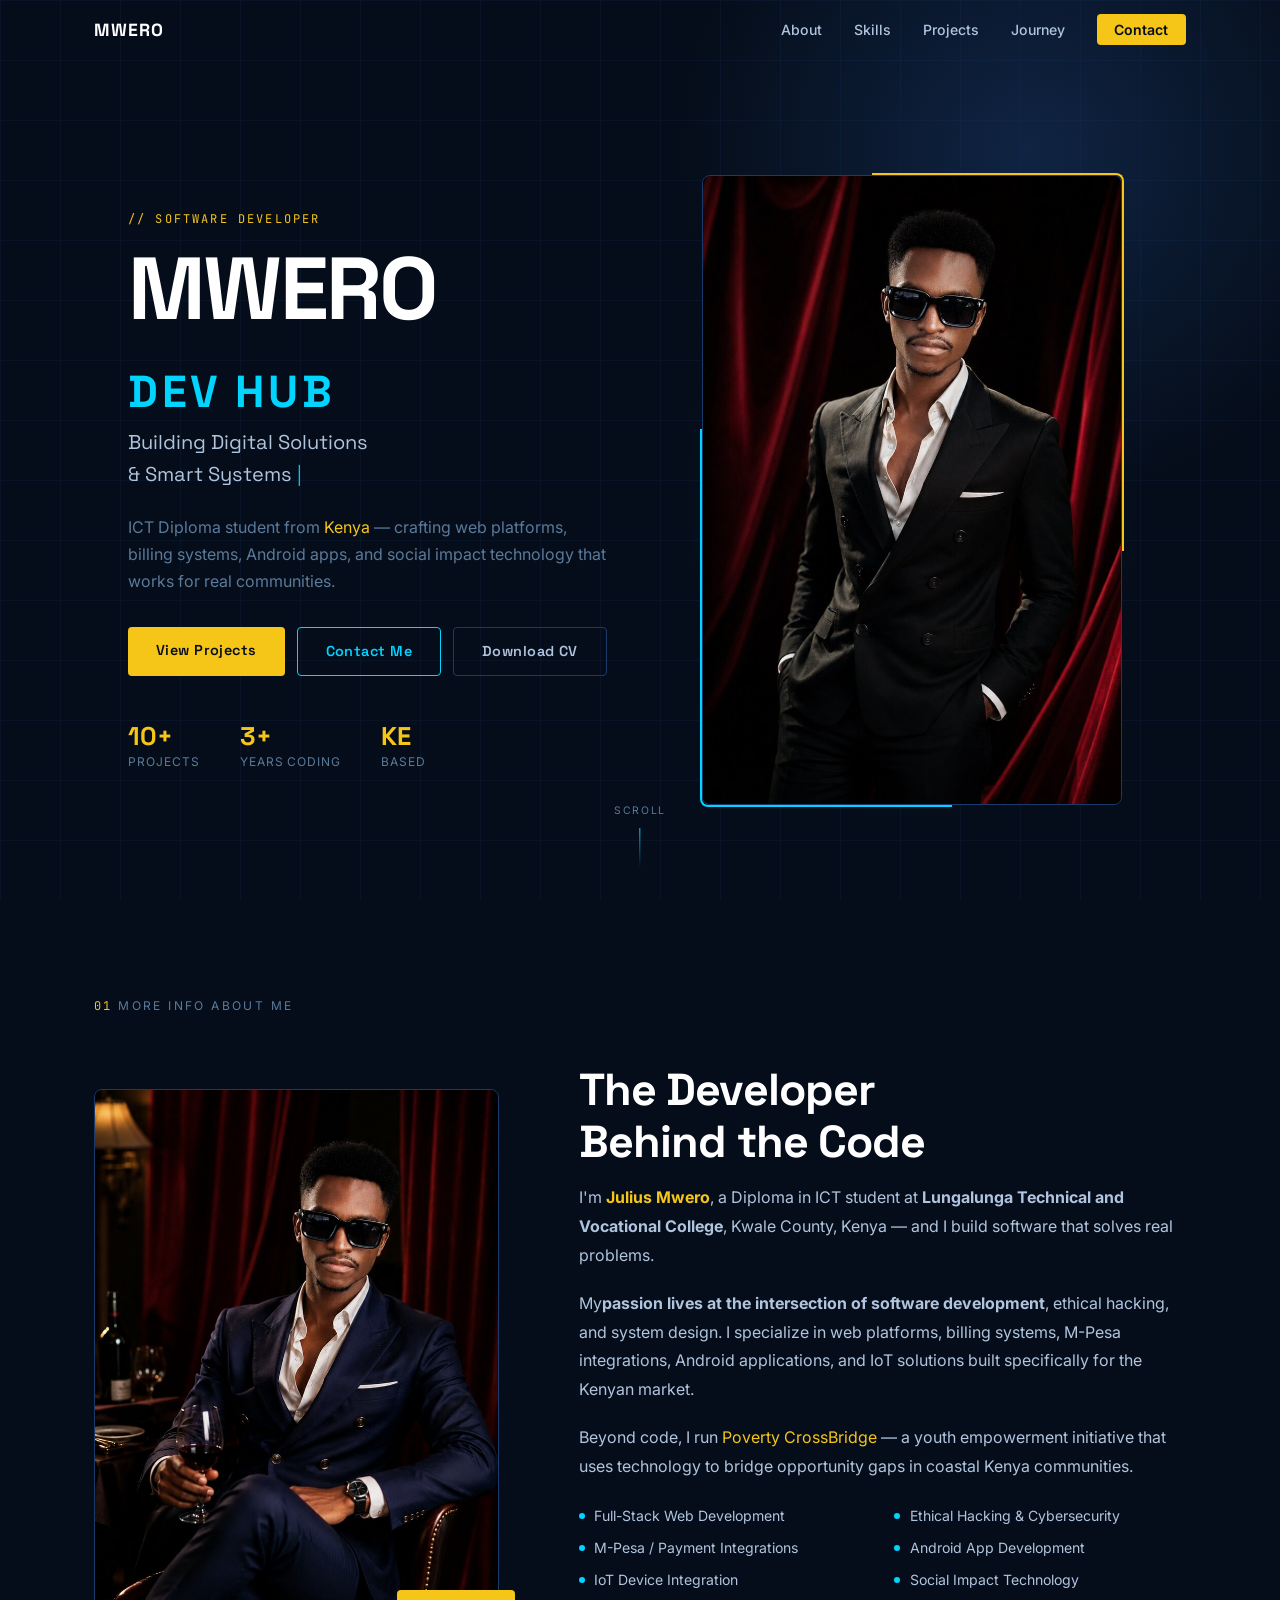
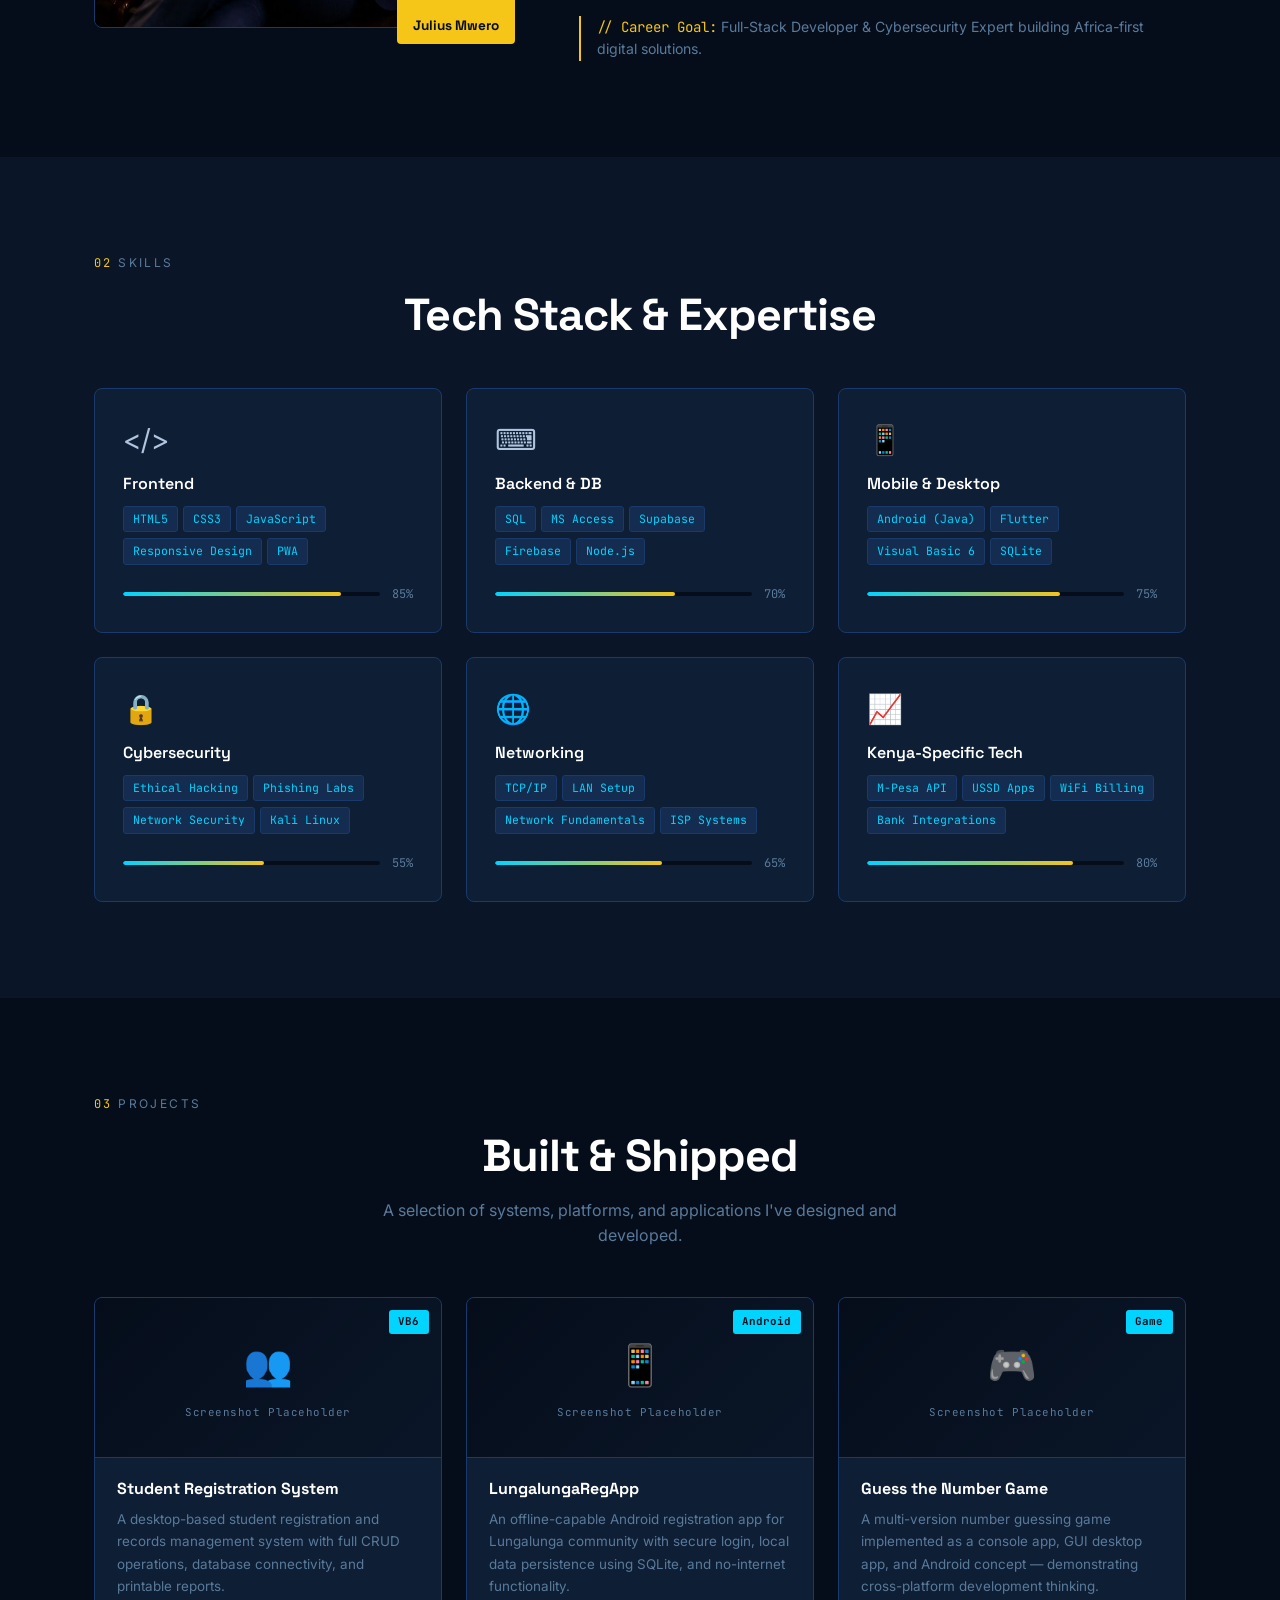
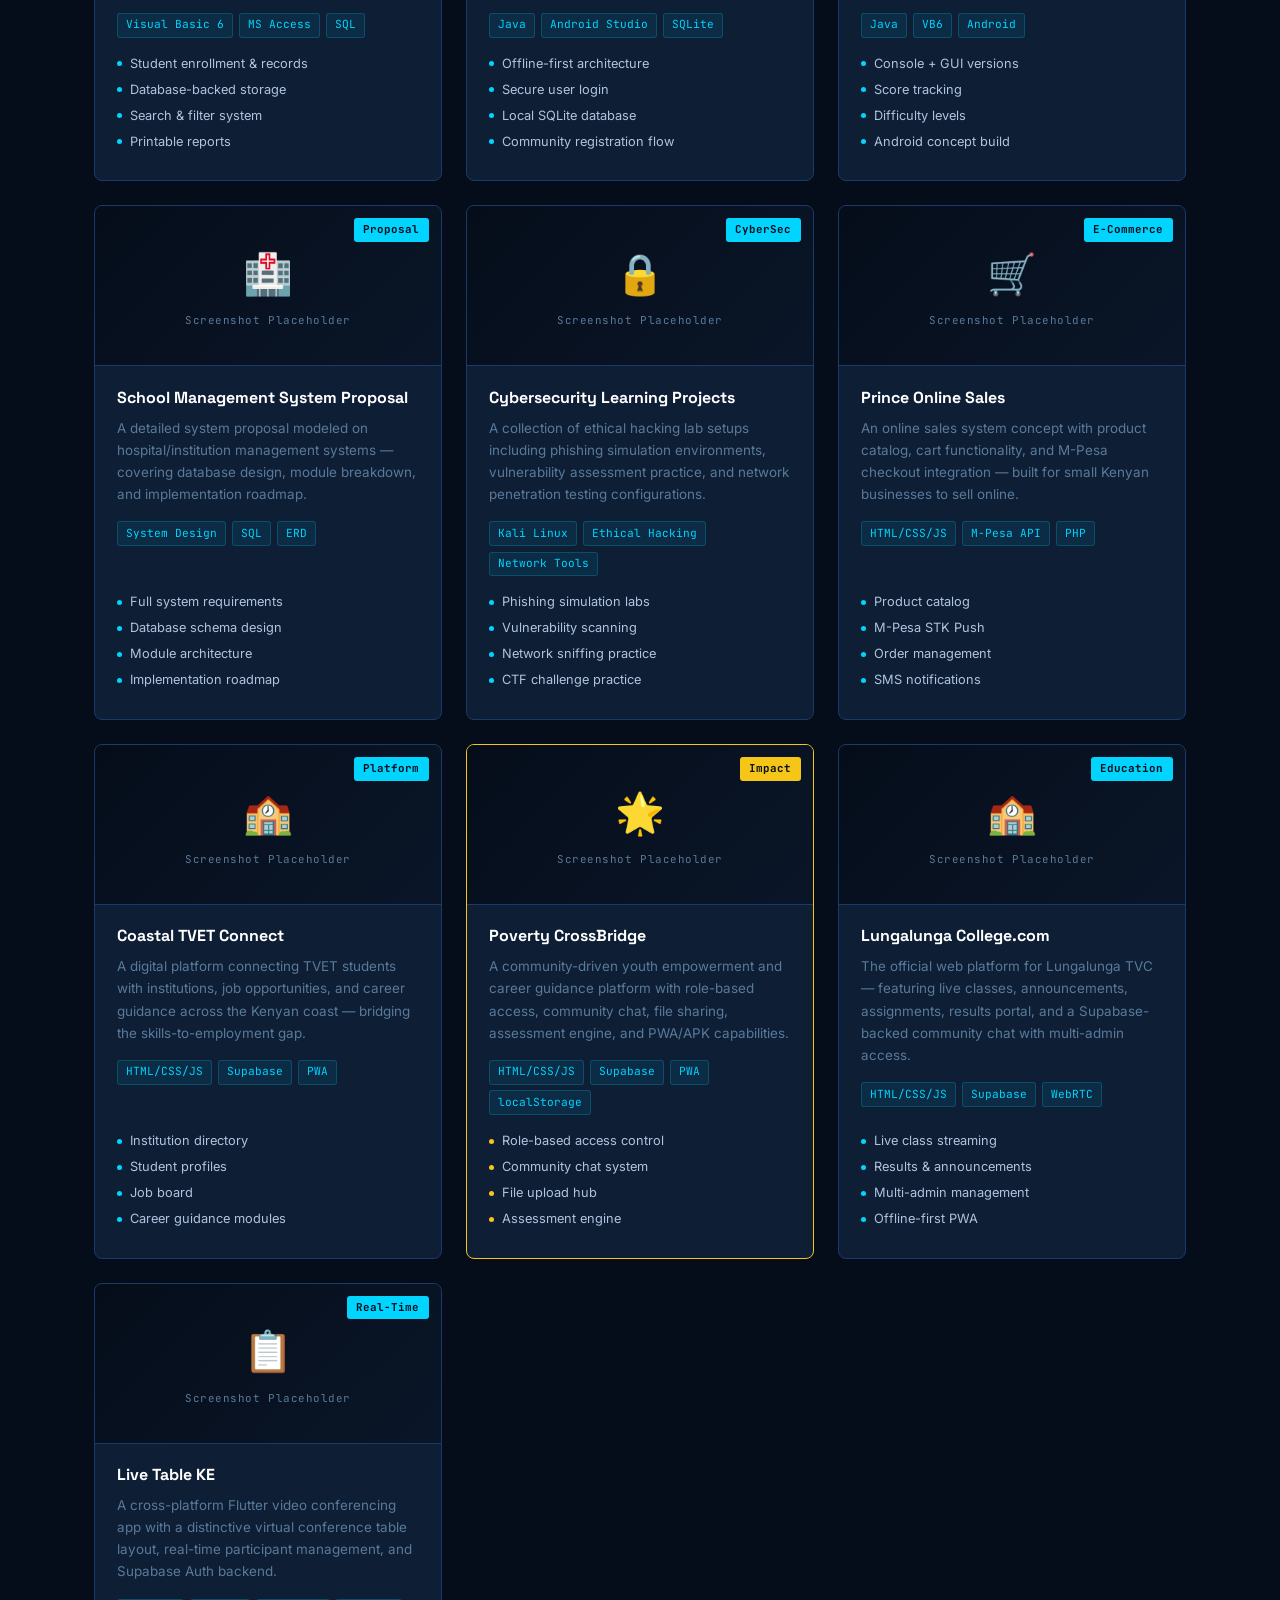
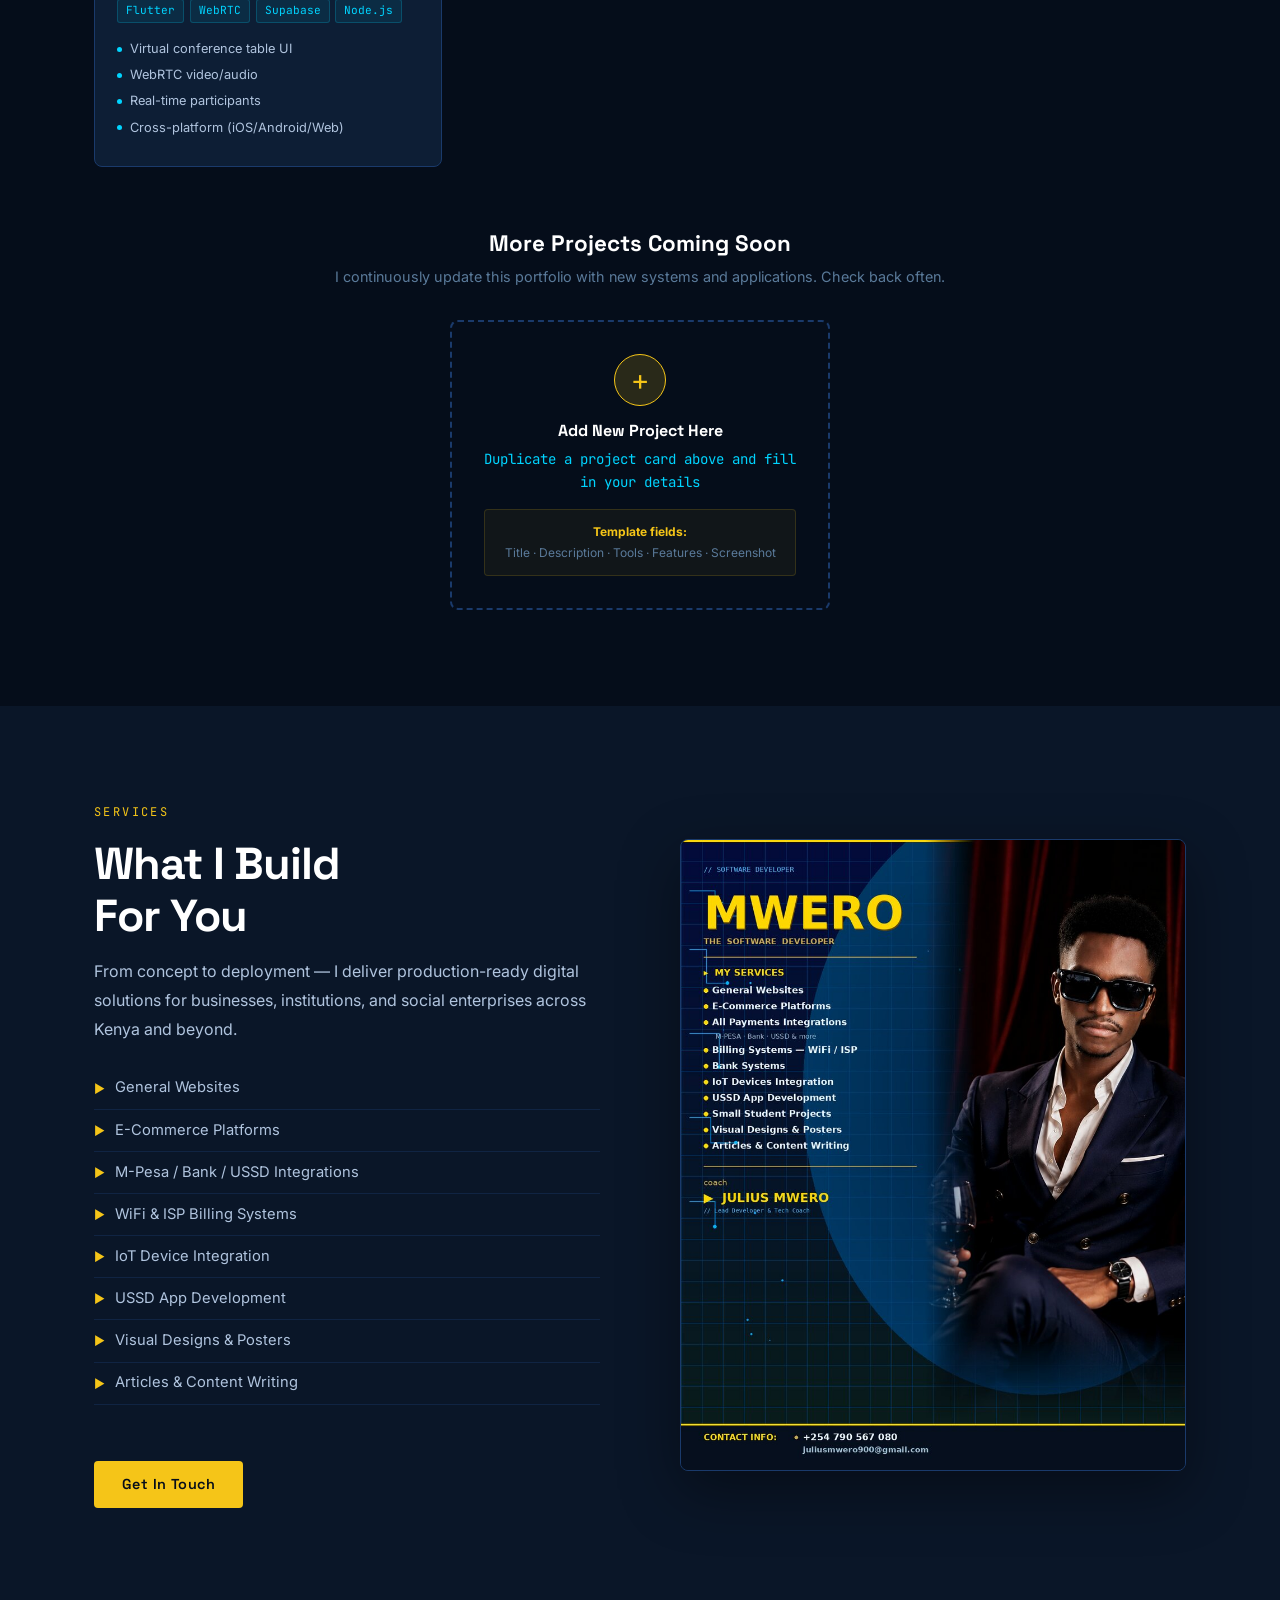
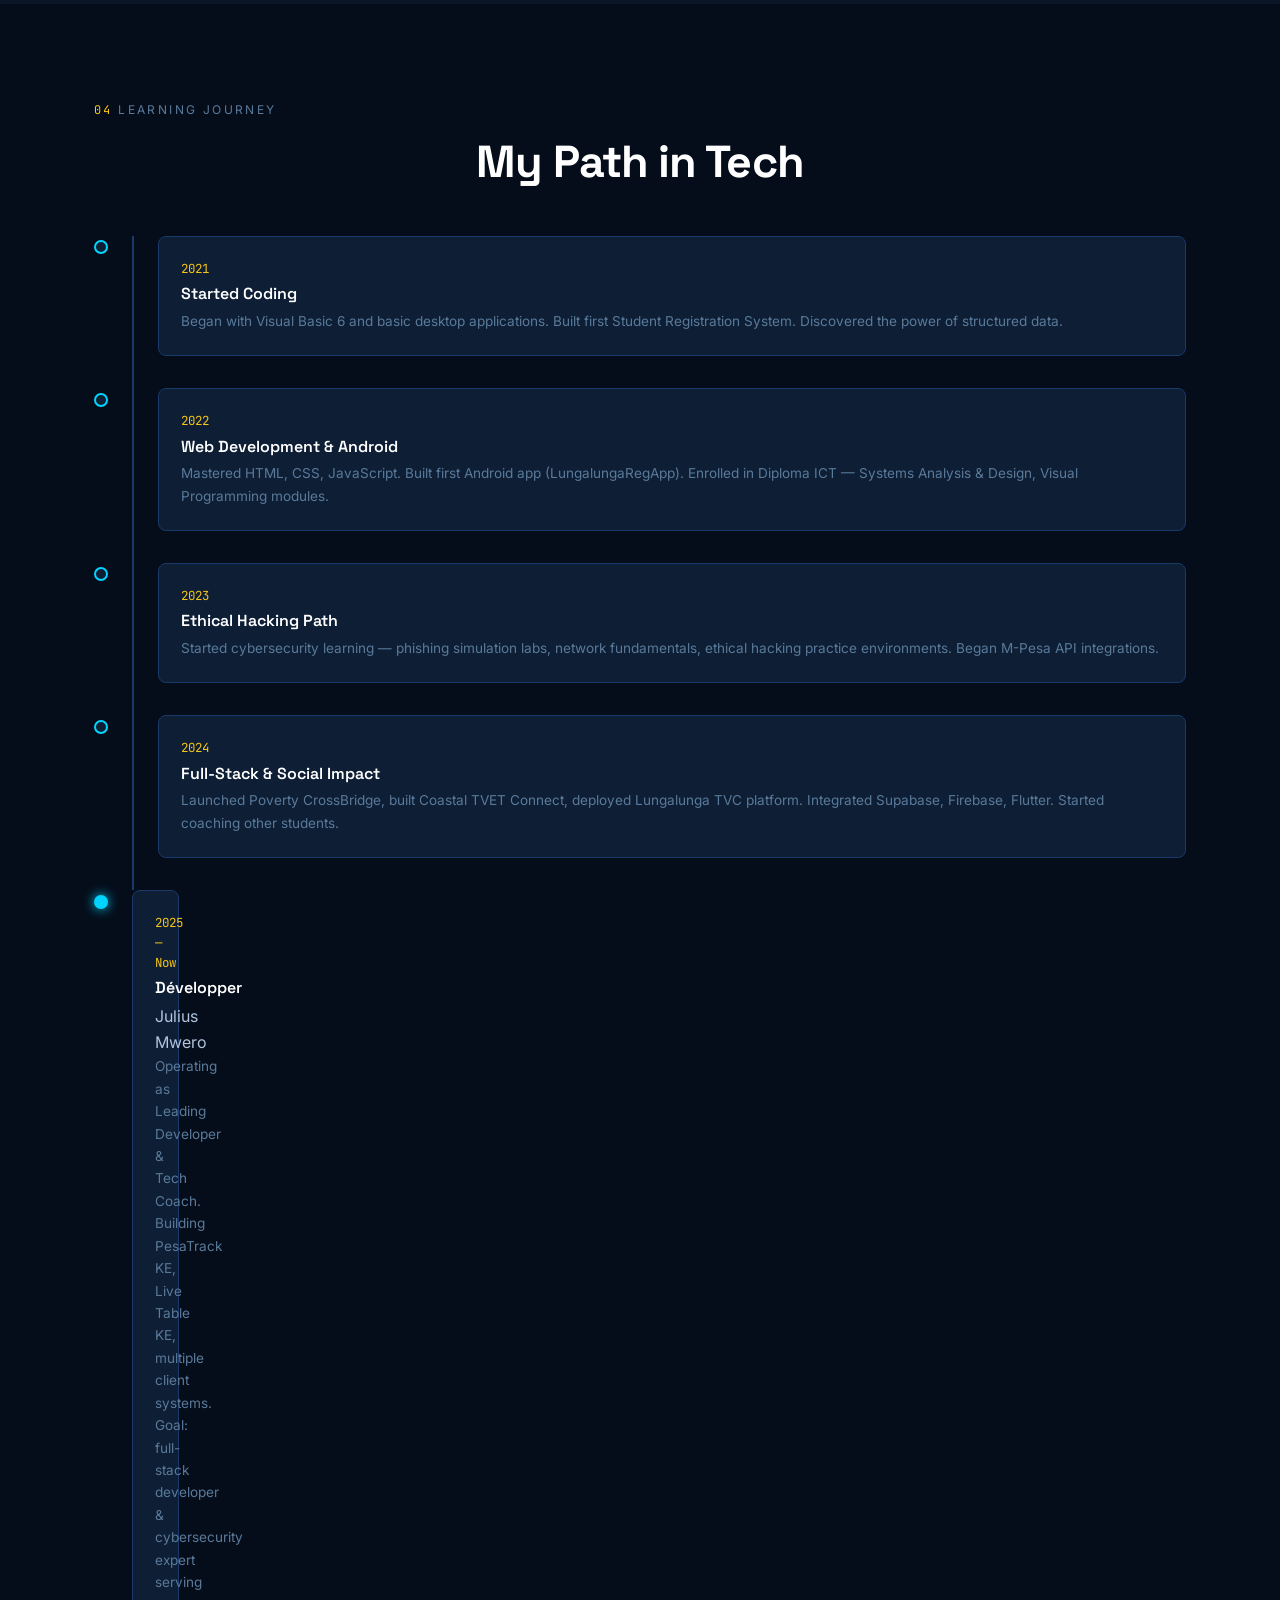
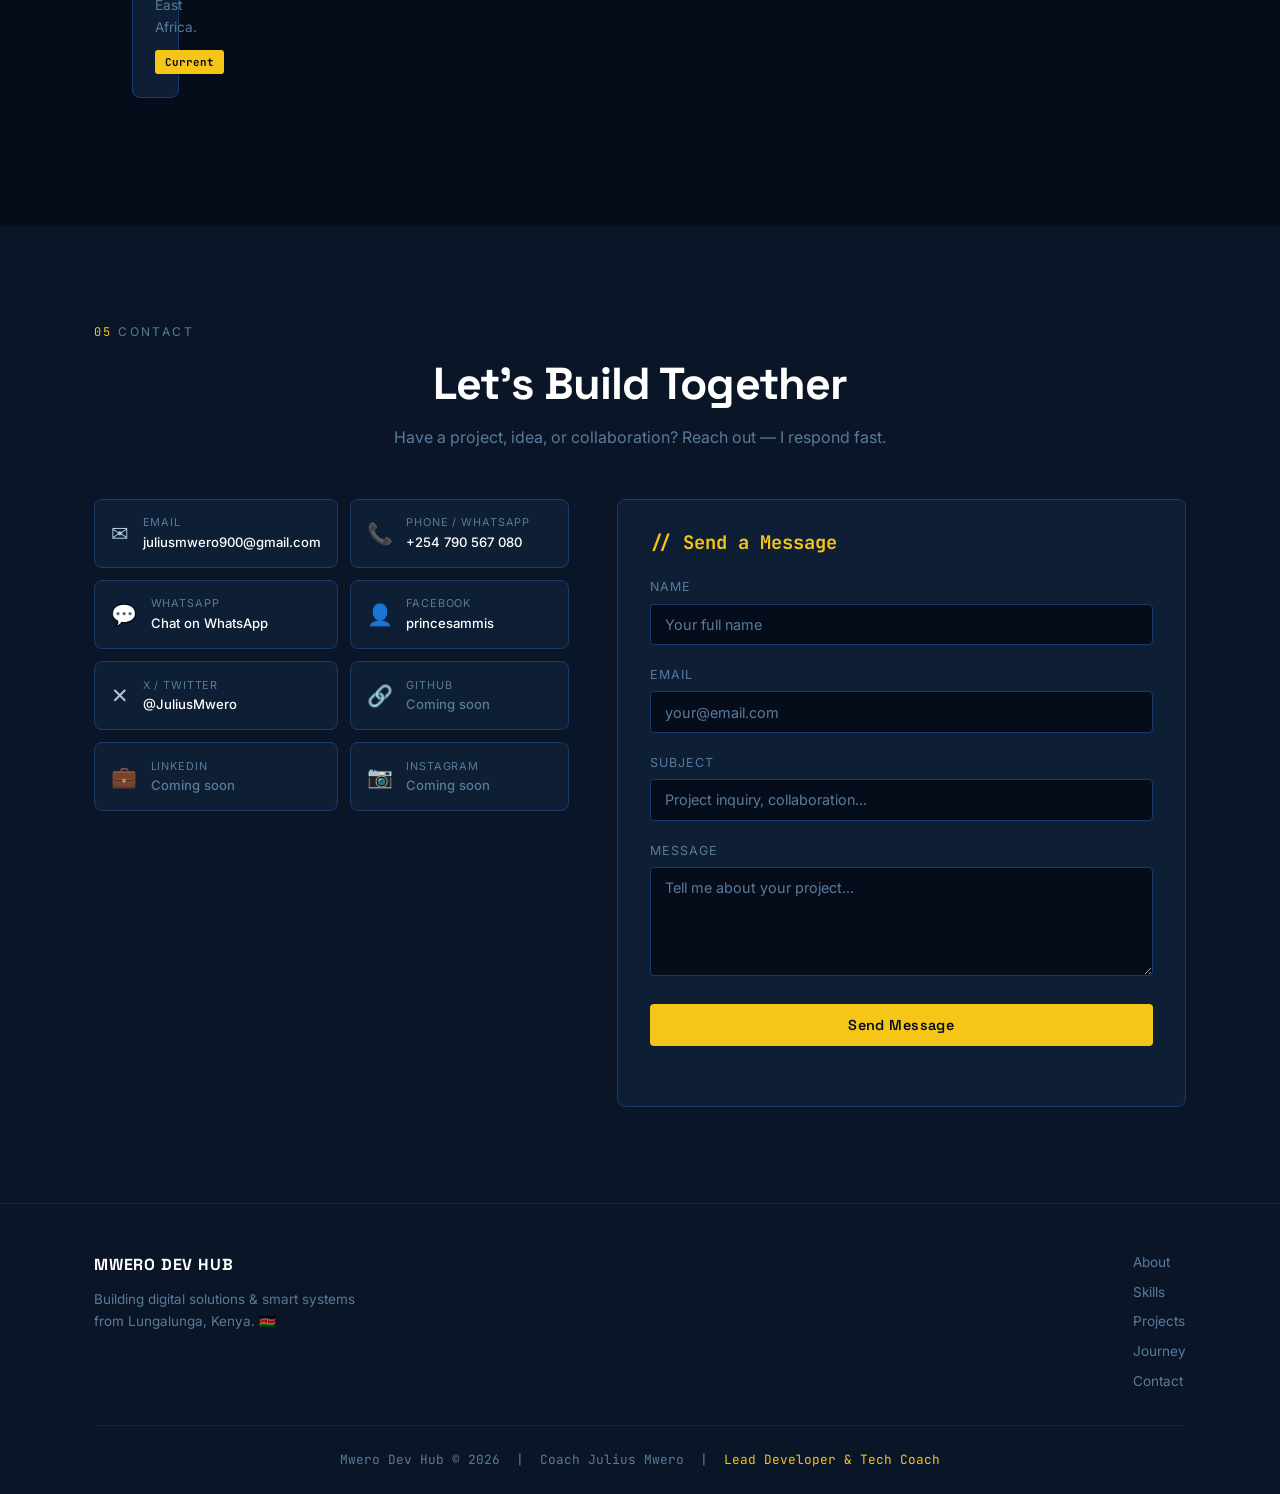
==== commit ccbf49cb: "Update print statement from 'Hello' to 'Goodbye'" ====
--- a/index.html
+++ b/index.html
@@ -3,7 +3,7 @@
 <head>
   <meta charset="UTF-8">
   <meta name="viewport" content="width=device-width, initial-scale=1.0">
-  <title>Mwero Dev Hub | Julius Mwero</title>
+  <title> Mwero Dev Hub | Julius Mwero </title>
   <link rel="preconnect" href="https://fonts.googleapis.com">
   <link href="https://fonts.googleapis.com/css2?family=Space+Grotesk:wght@300;400;500;600;700&family=Inter:wght@300;400;500;600&family=JetBrains+Mono:wght@400;500&display=swap" rel="stylesheet">
   <link rel="stylesheet" href="style.css">
@@ -13,7 +13,7 @@
 <!-- NAV -->
 <nav id="navbar">
   <div class="nav-inner">
-    <a class="nav-logo" href="#hero"><span class="gold">//</span> MWERO</a>
+    <a class="nav-logo" href="#hero"><span class="gold"> </span> MWERO</a>
     <button class="hamburger" id="hamburger" aria-label="Menu">
       <span></span><span></span><span></span>
     </button>
@@ -33,7 +33,7 @@
   <div class="hero-inner">
     <div class="hero-text">
       <p class="hero-eyebrow"><span class="mono gold">// SOFTWARE DEVELOPER</span></p>
-      <h1 class="hero-name">MWERO<br><span class="hero-name-sub">DEV HUB</span></h1>
+      <h1 class="hero-name"> MWERO <br><span class="hero-name-sub">DEV HUB</span></h1>
       <p class="hero-tagline">Building Digital Solutions<br>&amp; Smart Systems <span class="cursor">|</span></p>
       <p class="hero-intro">ICT Diploma student from <span class="gold">Kenya</span> — crafting web platforms, billing systems, Android apps, and social impact technology that works for real communities.</p>
       <div class="hero-buttons">
@@ -60,18 +60,18 @@
 <!-- ABOUT -->
 <section id="about" class="section">
   <div class="container">
-    <div class="section-label"><span class="mono gold">// 01</span> ABOUT ME</div>
+    <div class="section-label"><span class="mono gold"> 01</span> More Info About Me</div>
     <div class="about-grid">
       <div class="about-photo-col">
         <div class="about-photo-wrap">
           <img src="[data-uri]" alt="Julius Mwero" class="about-img">
-          <div class="about-tag"><span class="gold">Coach</span><br>Julius Mwero</div>
+          <div class="about-tag"><span class="gold">Developer</span><br>Julius Mwero</div>
         </div>
       </div>
       <div class="about-text-col">
         <h2 class="section-title">The Developer<br>Behind the Code</h2>
-        <p class="about-body">I'm <strong class="gold">Julius Mwero</strong>, a Diploma in ICT student at <strong>Lungalunga Technical and Vocational College</strong>, Kwale County, Kenya — and I build software that solves real problems.</p>
-        <p class="about-body">My passion lives at the intersection of software development, ethical hacking, and system design. I specialize in web platforms, billing systems, M-Pesa integrations, Android applications, and IoT solutions built specifically for the Kenyan market.</p>
+        <p class="about-body">I'm <strong class="gold">Julius Mwero</strong>, a Diploma in ICT student at <strong>Lungalunga Technical and Vocational College</strong>, Kwale County, Kenya — and I build software that solves real problems</strong>.</p>
+        <p class="about-body">My<strong class="orange ">passion lives at the intersection of software development</strong>, ethical hacking, and system design. I specialize in web platforms, billing systems, M-Pesa integrations, Android applications, and IoT solutions built specifically for the Kenyan market.</p>
         <p class="about-body">Beyond code, I run <span class="gold">Poverty CrossBridge</span> — a youth empowerment initiative that uses technology to bridge opportunity gaps in coastal Kenya communities.</p>
         <div class="about-highlights">
           <div class="highlight-item"><div class="h-dot"></div><span>Full-Stack Web Development</span></div>
@@ -90,7 +90,7 @@
 <!-- SKILLS -->
 <section id="skills" class="section section-dark">
   <div class="container">
-    <div class="section-label"><span class="mono gold">// 02</span> SKILLS</div>
+    <div class="section-label"><span class="mono gold"> 02</span> SKILLS</div>
     <h2 class="section-title center">Tech Stack &amp; Expertise</h2>
     <div class="skills-grid">
       <div class="skill-card">
@@ -186,7 +186,7 @@
 <!-- PROJECTS -->
 <section id="projects" class="section">
   <div class="container">
-    <div class="section-label"><span class="mono gold">// 03</span> PROJECTS</div>
+    <div class="section-label"><span class="mono gold"> 03</span> PROJECTS</div>
     <h2 class="section-title center">Built &amp; Shipped</h2>
     <p class="section-sub center">A selection of systems, platforms, and applications I've designed and developed.</p>
 
@@ -449,15 +449,15 @@
     <!-- MORE PROJECTS -->
     <div class="more-projects" id="more-projects">
       <div class="more-header">
-        <h3><span class="mono gold">// </span>More Projects Coming Soon</h3>
+        <h3><span class="mono gold"> </span>More Projects Coming Soon</h3>
         <p>I continuously update this portfolio with new systems and applications. Check back often.</p>
       </div>
       <div class="add-project-card">
         <div class="add-icon">+</div>
         <h4>Add New Project Here</h4>
-        <p class="mono" style="font-size:0.78rem;color:var(--cyan);margin-top:8px;">Duplicate a project card above and fill in your details</p>
+        <p class="mono" style="font-size:0.88rem;color:var(--cyan);margin-top:8px;">Duplicate a project card above and fill in your details</p>
         <div class="add-template">
-          <p style="font-size:0.75rem;color:var(--text-muted);line-height:1.6;">
+          <p style="font-size:0.75rem;color:var(--text-muted);line-height:1.7;">
             <strong class="gold">Template fields:</strong><br>
             Title · Description · Tools · Features · Screenshot
           </p>
@@ -472,7 +472,7 @@
   <div class="container">
     <div class="brand-grid">
       <div class="brand-text">
-        <div class="section-label"><span class="mono gold">// SERVICES</span></div>
+        <div class="section-label"><span class="mono gold"> SERVICES</span></div>
         <h2 class="section-title">What I Build<br>For You</h2>
         <p class="about-body">From concept to deployment — I deliver production-ready digital solutions for businesses, institutions, and social enterprises across Kenya and beyond.</p>
         <div class="services-list">
@@ -497,7 +497,7 @@
 <!-- LEARNING JOURNEY -->
 <section id="journey" class="section">
   <div class="container">
-    <div class="section-label"><span class="mono gold">// 04</span> LEARNING JOURNEY</div>
+    <div class="section-label"><span class="mono gold"> 04</span> LEARNING JOURNEY</div>
     <h2 class="section-title center">My Path in Tech</h2>
     <div class="timeline">
       <div class="timeline-item">
@@ -505,7 +505,7 @@
         <div class="tl-line"></div>
         <div class="tl-card">
           <div class="tl-year gold">2021</div>
-          <h4>Started Coding</h4>
+          <h4> </strong>Started Coding</h4>
           <p>Began with Visual Basic 6 and basic desktop applications. Built first Student Registration System. Discovered the power of structured data.</p>
         </div>
       </div>
@@ -540,8 +540,8 @@
         <div class="tl-dot active-dot"></div>
         <div class="tl-card">
           <div class="tl-year gold">2025 — Now</div>
-          <h4>Coach Julius Mwero</h4>
-          <p>Operating as Lead Developer &amp; Tech Coach. Building PesaTrack KE, Live Table KE, multiple client systems. Goal: full-stack developer &amp; cybersecurity expert serving East Africa.</p>
+          <h4>Développer </h4>Julius Mwero</h4>
+          <p>Operating as Leading Developer &amp; Tech Coach. Building PesaTrack KE, Live Table KE, multiple client systems. Goal: full-stack developer &amp; cybersecurity expert serving East Africa.</p>
           <span class="tl-badge">Current</span>
         </div>
       </div>
@@ -552,7 +552,7 @@
 <!-- CONTACT -->
 <section id="contact" class="section section-dark">
   <div class="container">
-    <div class="section-label"><span class="mono gold">// 05</span> CONTACT</div>
+    <div class="section-label"><span class="mono gold"> 05</span> CONTACT</div>
     <h2 class="section-title center">Let's Build Together</h2>
     <p class="section-sub center">Have a project, idea, or collaboration? Reach out — I respond fast.</p>
     <div class="contact-grid">
@@ -646,7 +646,7 @@
   <div class="container">
     <div class="footer-inner">
       <div class="footer-brand">
-        <div class="nav-logo"><span class="gold">//</span> MWERO DEV HUB</div>
+        <div class="nav-logo"><span class="gold"></span> MWERO DEV HUB</div>
         <p>Building digital solutions &amp; smart systems<br>from Lungalunga, Kenya. 🇰🇪</p>
       </div>
       <div class="footer-links">
